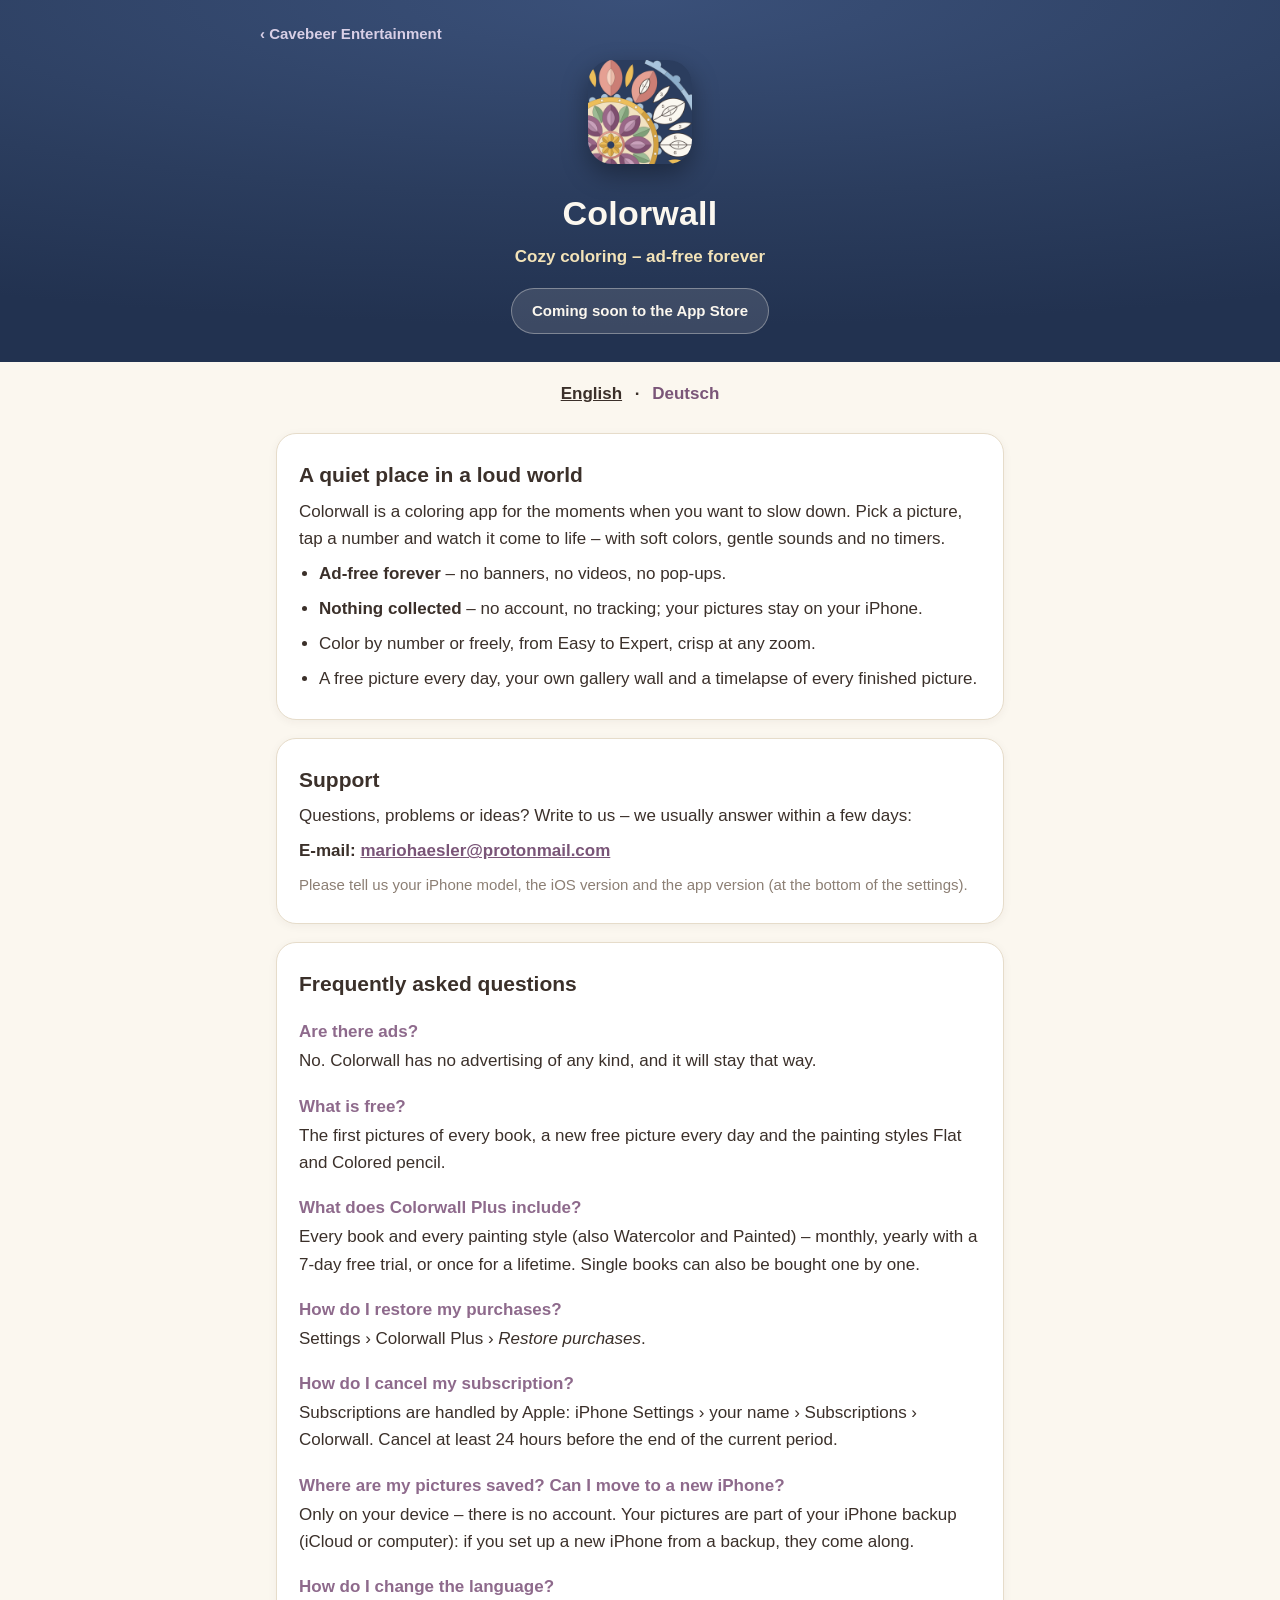
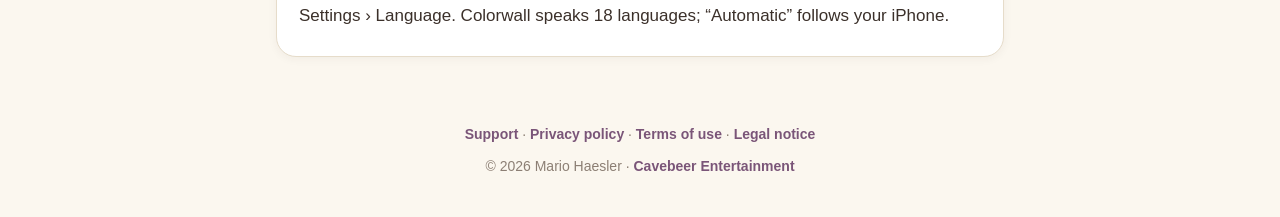
==== index.html @ cca5c0b2 "Colorwall pages: support and FAQ, privacy policy, terms of use, legal notice Co-Authored-By: Claude " ====
<!doctype html>
<html lang="en">
<head>
<meta charset="utf-8">
<meta name="viewport" content="width=device-width, initial-scale=1">
<title>Colorwall</title>
<meta name="description" content="Colorwall, the cozy coloring app for iPhone: ad-free forever. Support, questions, privacy and contact.">
<meta name="theme-color" content="#2b3d5e">
<link rel="icon" href="favicon.png">
<link rel="stylesheet" href="style.css?v=1">
<script src="site.js"></script>
</head>
<body>
<header>
  <a class="studio-back" href="../">&lsaquo; Cavebeer Entertainment</a>
  <img src="icon.png" alt="Colorwall">
  <h1>Colorwall</h1>
  <p data-lang="en">Cozy coloring – ad-free forever</p>
  <p data-lang="de">Gemütlich ausmalen – für immer werbefrei</p>
  <span class="badge"><span data-lang="en">Coming soon to the App Store</span><span data-lang="de">Bald im App Store</span></span>
</header>
<nav class="lang"><a href="#en">English</a> · <a href="#de">Deutsch</a></nav>
<main>

<div data-lang="en">
<section class="card">
  <h2>A quiet place in a loud world</h2>
  <p>Colorwall is a coloring app for the moments when you want to slow down. Pick a picture, tap a number and watch it
  come to life – with soft colors, gentle sounds and no timers.</p>
  <ul>
    <li><strong>Ad-free forever</strong> – no banners, no videos, no pop-ups.</li>
    <li><strong>Nothing collected</strong> – no account, no tracking; your pictures stay on your iPhone.</li>
    <li>Color by number or freely, from Easy to Expert, crisp at any zoom.</li>
    <li>A free picture every day, your own gallery wall and a timelapse of every finished picture.</li>
  </ul>
</section>

<section class="card">
  <h2>Support</h2>
  <p>Questions, problems or ideas? Write to us – we usually answer within a few days:</p>
  <p><strong>E-mail: <a href="mailto:mariohaesler@protonmail.com">mariohaesler@protonmail.com</a></strong></p>
  <p class="soft">Please tell us your iPhone model, the iOS version and the app version (at the bottom of the settings).</p>
</section>

<section class="card">
  <h2>Frequently asked questions</h2>
  <h3>Are there ads?</h3>
  <p>No. Colorwall has no advertising of any kind, and it will stay that way.</p>
  <h3>What is free?</h3>
  <p>The first pictures of every book, a new free picture every day and the painting styles Flat and Colored pencil.</p>
  <h3>What does Colorwall Plus include?</h3>
  <p>Every book and every painting style (also Watercolor and Painted) – monthly, yearly with a 7-day free trial, or
  once for a lifetime. Single books can also be bought one by one.</p>
  <h3>How do I restore my purchases?</h3>
  <p>Settings › Colorwall Plus › <em>Restore purchases</em>.</p>
  <h3>How do I cancel my subscription?</h3>
  <p>Subscriptions are handled by Apple: iPhone Settings › your name › Subscriptions › Colorwall. Cancel at least 24
  hours before the end of the current period.</p>
  <h3>Where are my pictures saved? Can I move to a new iPhone?</h3>
  <p>Only on your device – there is no account. Your pictures are part of your iPhone backup (iCloud or computer): if
  you set up a new iPhone from a backup, they come along.</p>
  <h3>How do I change the language?</h3>
  <p>Settings › Language. Colorwall speaks 18 languages; “Automatic” follows your iPhone.</p>
</section>
</div>

<div data-lang="de">
<section class="card">
  <h2>Ein ruhiger Ort in einer lauten Welt</h2>
  <p>Colorwall ist eine Ausmal-App für die Momente, in denen du runterkommen willst. Wähl ein Bild, tipp auf eine Zahl
  und sieh zu, wie es lebendig wird – mit sanften Farben, leisen Klängen und ohne Timer.</p>
  <ul>
    <li><strong>Für immer werbefrei</strong> – keine Banner, keine Videos, keine Pop-ups.</li>
    <li><strong>Keine Daten</strong> – kein Konto, kein Tracking; deine Bilder bleiben auf deinem iPhone.</li>
    <li>Malen nach Zahlen oder frei, von Leicht bis Experte, gestochen scharf bei jedem Zoom.</li>
    <li>Jeden Tag ein Gratis-Bild, deine eigene Galeriewand und ein Zeitraffer jedes fertigen Bildes.</li>
  </ul>
</section>

<section class="card">
  <h2>Support</h2>
  <p>Fragen, Probleme oder Ideen? Schreib uns – wir antworten meist innerhalb weniger Tage:</p>
  <p><strong>E-Mail: <a href="mailto:mariohaesler@protonmail.com">mariohaesler@protonmail.com</a></strong></p>
  <p class="soft">Nenn uns bitte dein iPhone-Modell, die iOS-Version und die App-Version (unten in den Einstellungen).</p>
</section>

<section class="card">
  <h2>Häufige Fragen</h2>
  <h3>Gibt es Werbung?</h3>
  <p>Nein. Colorwall enthält keinerlei Werbung, und das bleibt so.</p>
  <h3>Was ist gratis?</h3>
  <p>Die ersten Bilder jedes Buchs, jeden Tag ein neues Gratis-Bild und die Malstile Flach und Buntstift.</p>
  <h3>Was enthält Colorwall Plus?</h3>
  <p>Alle Bücher und alle Malstile (auch Aquarell und Gemalt) – monatlich, jährlich mit 7 Tagen Gratis-Test oder
  einmalig für immer. Einzelne Bücher kannst du auch einzeln kaufen.</p>
  <h3>Wie stelle ich Käufe wieder her?</h3>
  <p>Einstellungen › Colorwall Plus › <em>Käufe wiederherstellen</em>.</p>
  <h3>Wie kündige ich mein Abo?</h3>
  <p>Abos verwaltet Apple: iPhone-Einstellungen › dein Name › Abonnements › Colorwall. Kündige spätestens 24 Stunden
  vor Ende des laufenden Zeitraums.</p>
  <h3>Wo liegen meine Bilder? Kann ich auf ein neues iPhone umziehen?</h3>
  <p>Nur auf deinem Gerät – es gibt kein Konto. Deine Bilder sind Teil deines iPhone-Backups (iCloud oder Computer):
  Richtest du ein neues iPhone aus einem Backup ein, kommen sie mit.</p>
  <h3>Wie ändere ich die Sprache?</h3>
  <p>Einstellungen › Sprache. Colorwall spricht 18 Sprachen; „Automatisch“ folgt deinem iPhone.</p>
</section>
</div>

</main>
<footer>
  <a class="page" href="index.html">Support</a> ·
  <a class="page" href="privacy.html"><span data-lang="en">Privacy policy</span><span data-lang="de">Datenschutzerklärung</span></a> ·
  <a class="page" href="terms.html"><span data-lang="en">Terms of use</span><span data-lang="de">Nutzungsbedingungen</span></a> ·
  <a class="page" href="impressum.html"><span data-lang="en">Legal notice</span><span data-lang="de">Impressum</span></a>
  <p>© 2026 Mario Haesler · <a href="../">Cavebeer Entertainment</a></p>
</footer>
</body>
</html>
---- style.css ----
/* Colorwall - support, privacy and legal pages (GitHub Pages; no cookies, no third-party content).
   The app's own colours: warm paper, ink, the plum accent and the night blue of its icon. */
:root {
  --bg: #fbf7ef;
  --card: #ffffff;
  --ink: #3b302a;
  --ink-soft: #8c7f74;
  --line: #e6dcca;
  --accent: #8e6a8c;
  --butter: #f3e3b8;
  --night: #2b3d5e;
  --link: #7a5578;
}

@media (prefers-color-scheme: dark) {
  :root:not([data-theme="light"]) {
    --bg: #1c2233;
    --card: #262d42;
    --ink: #f3ece2;
    --ink-soft: #b7ab9e;
    --line: #3a4258;
    --accent: #d9b4d6;
    --link: #d9b4d6;
  }
}

* { box-sizing: border-box; }

body {
  margin: 0;
  background: var(--bg);
  color: var(--ink);
  font-family: ui-rounded, "SF Pro Rounded", -apple-system, BlinkMacSystemFont, "Segoe UI", Roboto, sans-serif;
  font-size: 17px;
  line-height: 1.6;
  -webkit-font-smoothing: antialiased;
}

header {
  background: radial-gradient(120% 90% at 50% 0%, #3a5079 0%, var(--night) 60%, #223250 100%);
  padding: 22px 16px 28px;
  text-align: center;
  color: #fbf7ef;
}
header img { width: 104px; height: 104px; border-radius: 24px; box-shadow: 0 10px 26px rgba(0, 0, 0, 0.35); }
header img.small { width: 72px; height: 72px; border-radius: 17px; }
header h1 { margin: 14px 0 2px; font-size: 34px; font-weight: 800; letter-spacing: 0.2px; }
header p { margin: 0 auto; max-width: 30ch; color: var(--butter); font-weight: 600; text-wrap: balance; }

.studio-back { display: block; text-align: left; max-width: 760px; margin: 0 auto 14px; color: #d8cfe6;
               text-decoration: none; font-weight: 700; font-size: 15px; }
.badge { display: inline-block; margin: 18px 0 0; padding: 10px 20px; border-radius: 999px;
         background: rgba(251, 247, 239, 0.12); border: 1.5px solid rgba(251, 247, 239, 0.35);
         color: #fbf7ef; font-weight: 700; font-size: 15px; }

nav.lang { text-align: center; margin: 18px 0 0; font-weight: 700; }
nav.lang a { color: var(--link); text-decoration: none; margin: 0 8px; }
nav.lang a.on { color: var(--ink); text-decoration: underline; }

main { max-width: 760px; margin: 0 auto; padding: 8px 16px 40px; }

.card {
  background: var(--card);
  border: 1px solid var(--line);
  border-radius: 20px;
  padding: 6px 22px 18px;
  margin: 18px 0 0;
  box-shadow: 0 2px 10px rgba(59, 48, 42, 0.05);
}
.card h2 { font-size: 21px; margin: 18px 0 6px; }
.card h3 { font-size: 17px; margin: 18px 0 2px; color: var(--accent); }
.card p, .card li { margin: 0 0 8px; }
.card ul { padding-left: 20px; margin: 8px 0; }
.soft { color: var(--ink-soft); font-size: 15px; }
a { color: var(--link); }

[data-lang] { display: none; }
html:not(.js) [data-lang="en"], [data-lang].shown { display: block; }
span[data-lang].shown, html:not(.js) span[data-lang="en"] { display: inline; }

footer { text-align: center; padding: 26px 16px 40px; color: var(--ink-soft); font-size: 14px; }
footer a { color: var(--link); text-decoration: none; font-weight: 700; }
footer p { margin: 10px 0 0; }
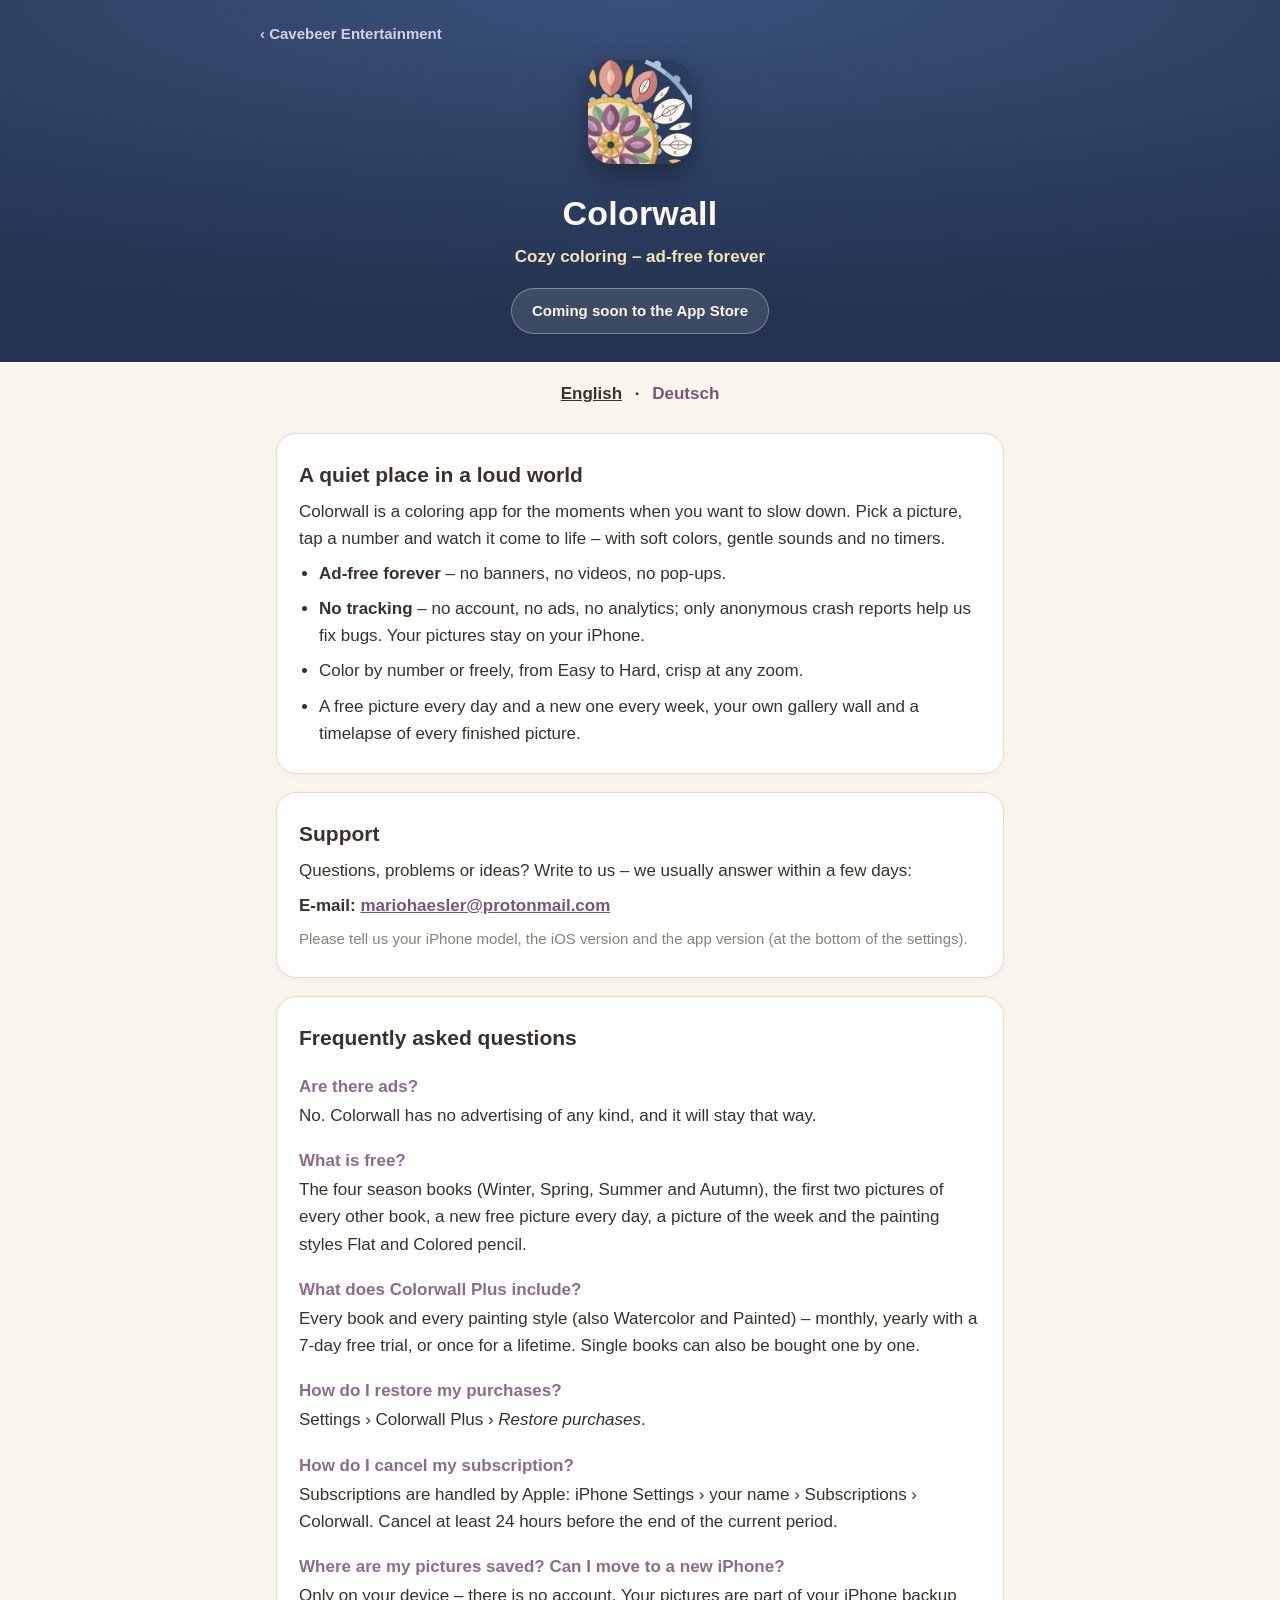
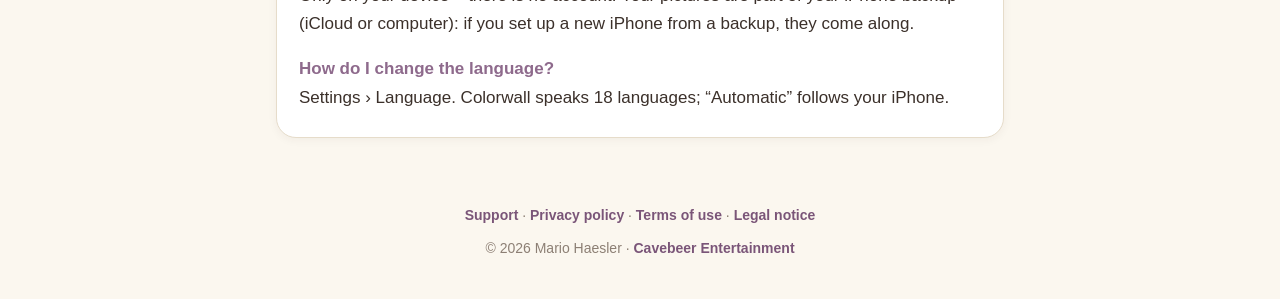
==== commit 0e73d063: "Colorwall pages: crash reports (Sentry) in the privacy policy; free season books, Easy to Hard and t" ====
--- a/index.html
+++ b/index.html
@@ -29,9 +29,9 @@
   come to life – with soft colors, gentle sounds and no timers.</p>
   <ul>
     <li><strong>Ad-free forever</strong> – no banners, no videos, no pop-ups.</li>
-    <li><strong>Nothing collected</strong> – no account, no tracking; your pictures stay on your iPhone.</li>
-    <li>Color by number or freely, from Easy to Expert, crisp at any zoom.</li>
-    <li>A free picture every day, your own gallery wall and a timelapse of every finished picture.</li>
+    <li><strong>No tracking</strong> – no account, no ads, no analytics; only anonymous crash reports help us fix bugs. Your pictures stay on your iPhone.</li>
+    <li>Color by number or freely, from Easy to Hard, crisp at any zoom.</li>
+    <li>A free picture every day and a new one every week, your own gallery wall and a timelapse of every finished picture.</li>
   </ul>
 </section>
 
@@ -47,7 +47,7 @@
   <h3>Are there ads?</h3>
   <p>No. Colorwall has no advertising of any kind, and it will stay that way.</p>
   <h3>What is free?</h3>
-  <p>The first pictures of every book, a new free picture every day and the painting styles Flat and Colored pencil.</p>
+  <p>The four season books (Winter, Spring, Summer and Autumn), the first two pictures of every other book, a new free picture every day, a picture of the week and the painting styles Flat and Colored pencil.</p>
   <h3>What does Colorwall Plus include?</h3>
   <p>Every book and every painting style (also Watercolor and Painted) – monthly, yearly with a 7-day free trial, or
   once for a lifetime. Single books can also be bought one by one.</p>
@@ -71,9 +71,9 @@
   und sieh zu, wie es lebendig wird – mit sanften Farben, leisen Klängen und ohne Timer.</p>
   <ul>
     <li><strong>Für immer werbefrei</strong> – keine Banner, keine Videos, keine Pop-ups.</li>
-    <li><strong>Keine Daten</strong> – kein Konto, kein Tracking; deine Bilder bleiben auf deinem iPhone.</li>
-    <li>Malen nach Zahlen oder frei, von Leicht bis Experte, gestochen scharf bei jedem Zoom.</li>
-    <li>Jeden Tag ein Gratis-Bild, deine eigene Galeriewand und ein Zeitraffer jedes fertigen Bildes.</li>
+    <li><strong>Kein Tracking</strong> – kein Konto, keine Werbung, keine Analyse; nur anonyme Absturzberichte helfen uns, Fehler zu beheben. Deine Bilder bleiben auf deinem iPhone.</li>
+    <li>Malen nach Zahlen oder frei, von Leicht bis Schwer, gestochen scharf bei jedem Zoom.</li>
+    <li>Jeden Tag ein Gratis-Bild und jede Woche ein neues, deine eigene Galeriewand und ein Zeitraffer jedes fertigen Bildes.</li>
   </ul>
 </section>
 
@@ -89,7 +89,7 @@
   <h3>Gibt es Werbung?</h3>
   <p>Nein. Colorwall enthält keinerlei Werbung, und das bleibt so.</p>
   <h3>Was ist gratis?</h3>
-  <p>Die ersten Bilder jedes Buchs, jeden Tag ein neues Gratis-Bild und die Malstile Flach und Buntstift.</p>
+  <p>Die vier Jahreszeiten-Bücher (Winter, Frühling, Sommer und Herbst), die ersten zwei Bilder jedes anderen Buchs, jeden Tag ein neues Gratis-Bild, das Bild der Woche und die Malstile Flach und Buntstift.</p>
   <h3>Was enthält Colorwall Plus?</h3>
   <p>Alle Bücher und alle Malstile (auch Aquarell und Gemalt) – monatlich, jährlich mit 7 Tagen Gratis-Test oder
   einmalig für immer. Einzelne Bücher kannst du auch einzeln kaufen.</p>
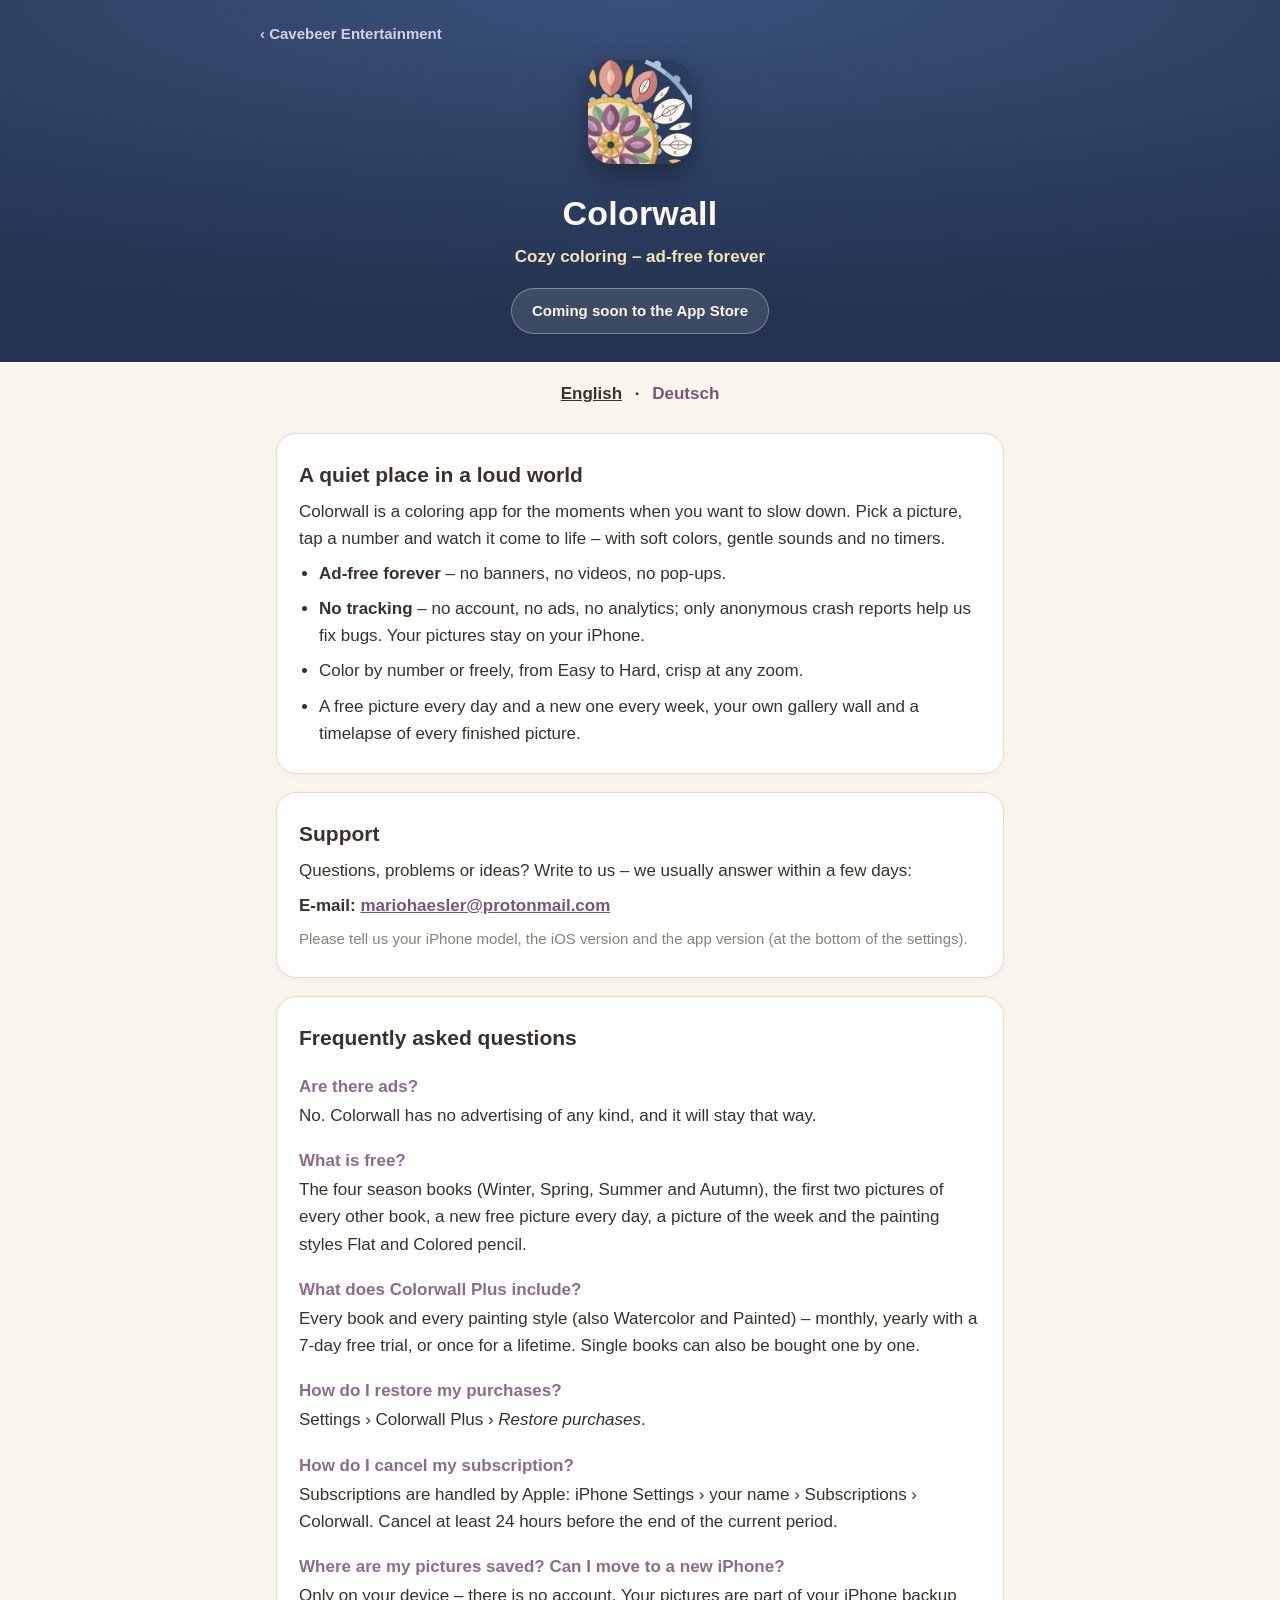
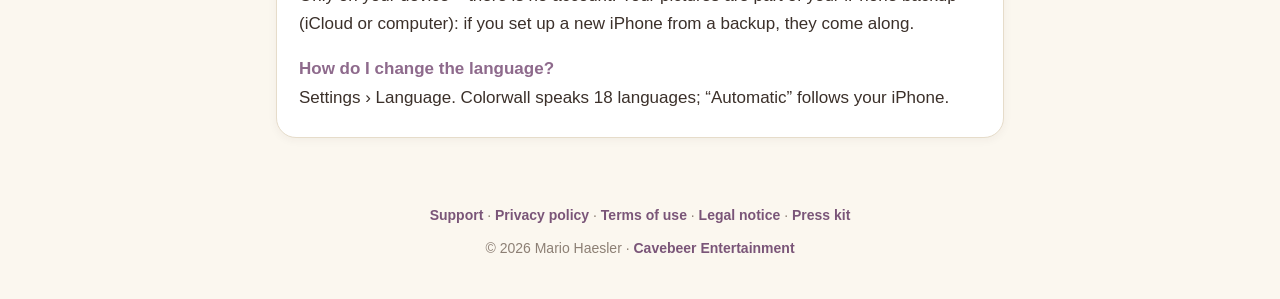
==== commit a49d94e2: "Colorwall press kit: fact sheet, description, the App Store screenshots and the icon; linked from th" ====
--- a/index.html
+++ b/index.html
@@ -111,7 +111,8 @@
   <a class="page" href="index.html">Support</a> ·
   <a class="page" href="privacy.html"><span data-lang="en">Privacy policy</span><span data-lang="de">Datenschutzerklärung</span></a> ·
   <a class="page" href="terms.html"><span data-lang="en">Terms of use</span><span data-lang="de">Nutzungsbedingungen</span></a> ·
-  <a class="page" href="impressum.html"><span data-lang="en">Legal notice</span><span data-lang="de">Impressum</span></a>
+  <a class="page" href="impressum.html"><span data-lang="en">Legal notice</span><span data-lang="de">Impressum</span></a> ·
+  <a href="press/"><span data-lang="en">Press kit</span><span data-lang="de">Pressekit</span></a>
   <p>© 2026 Mario Haesler · <a href="../">Cavebeer Entertainment</a></p>
 </footer>
 </body>
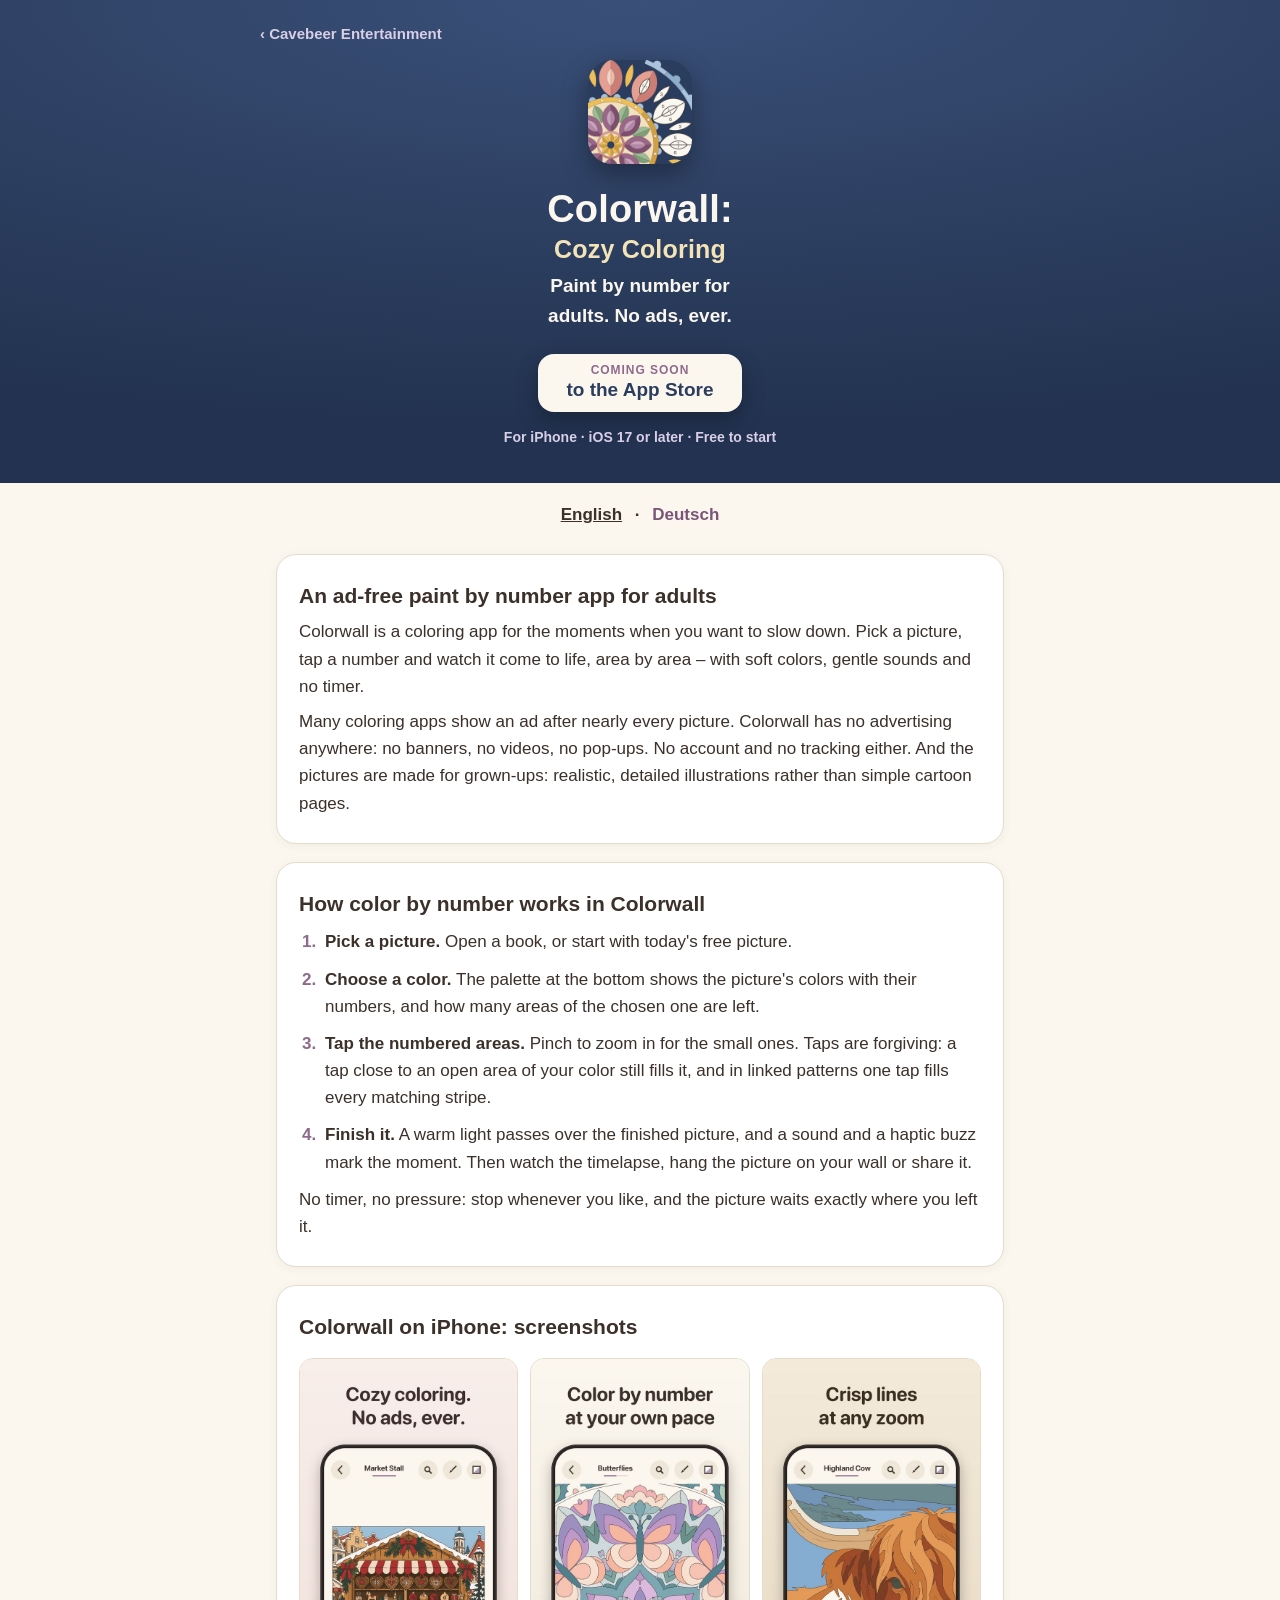
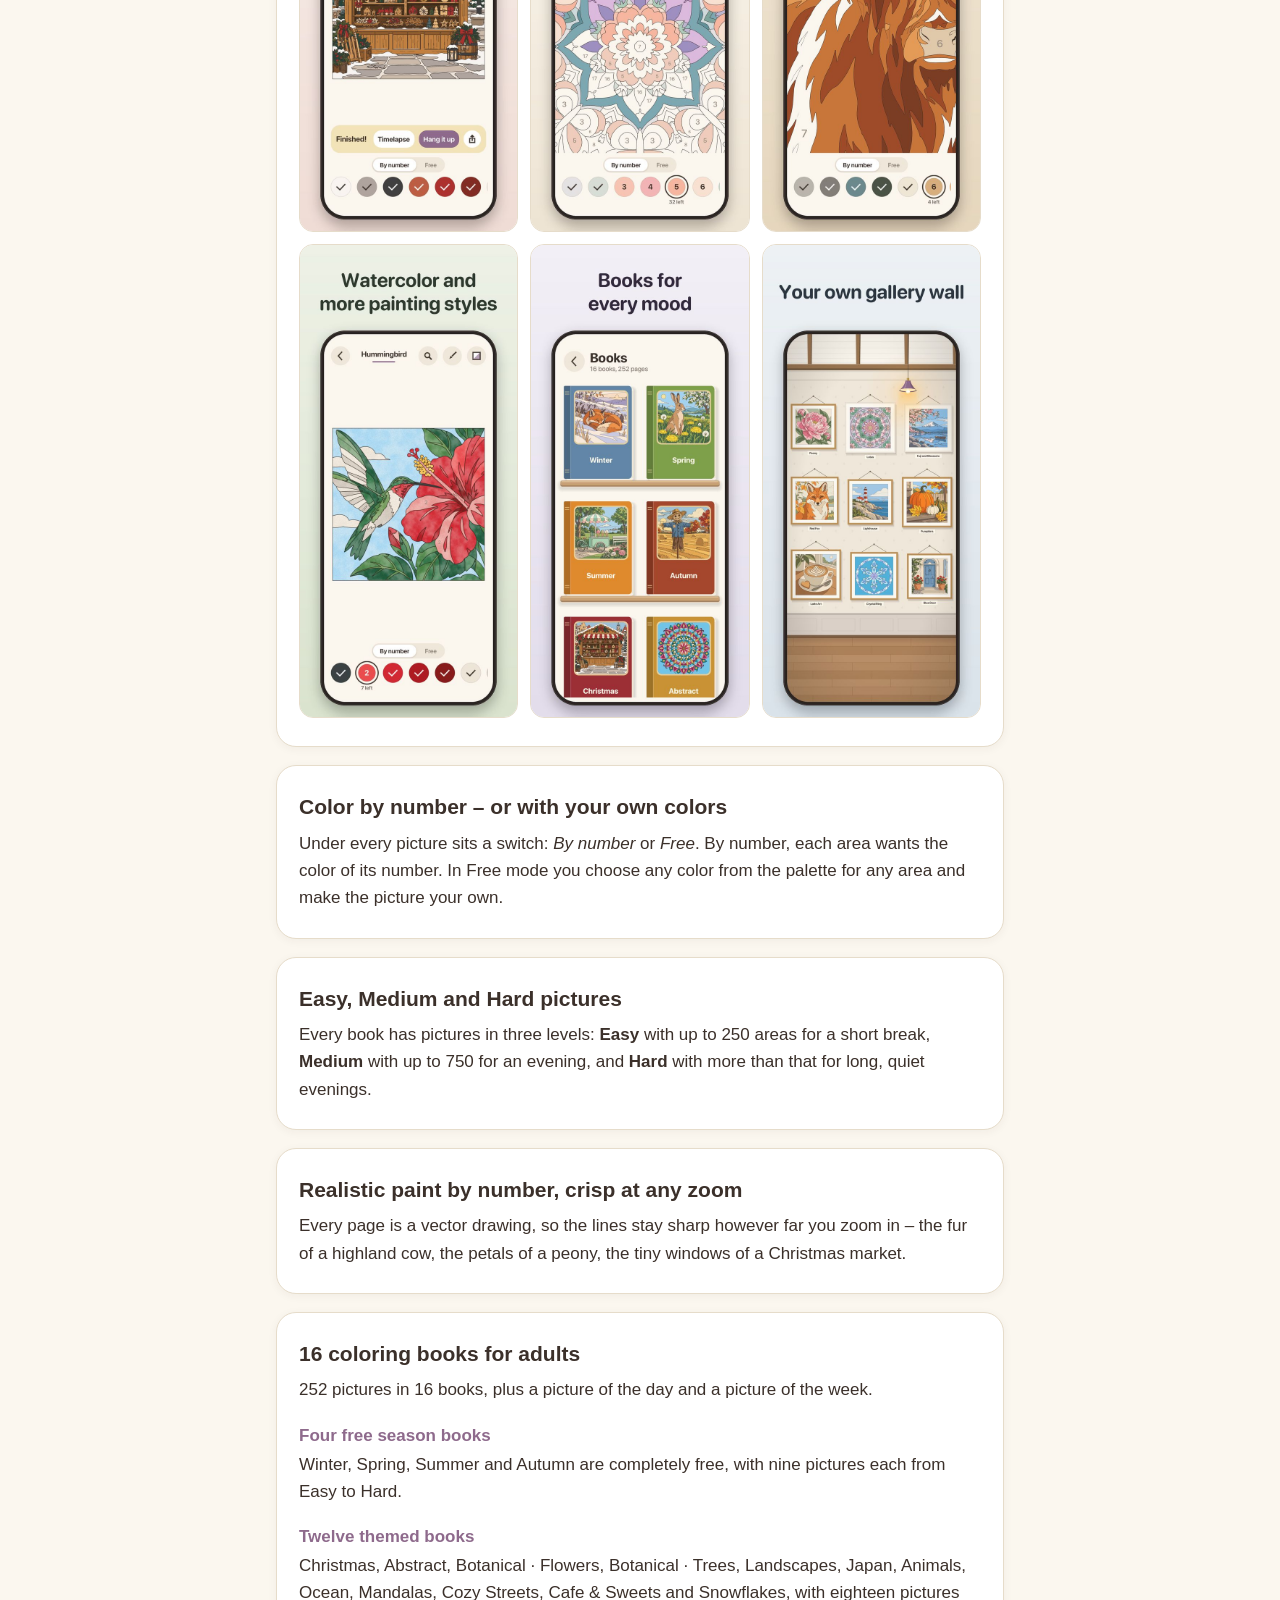
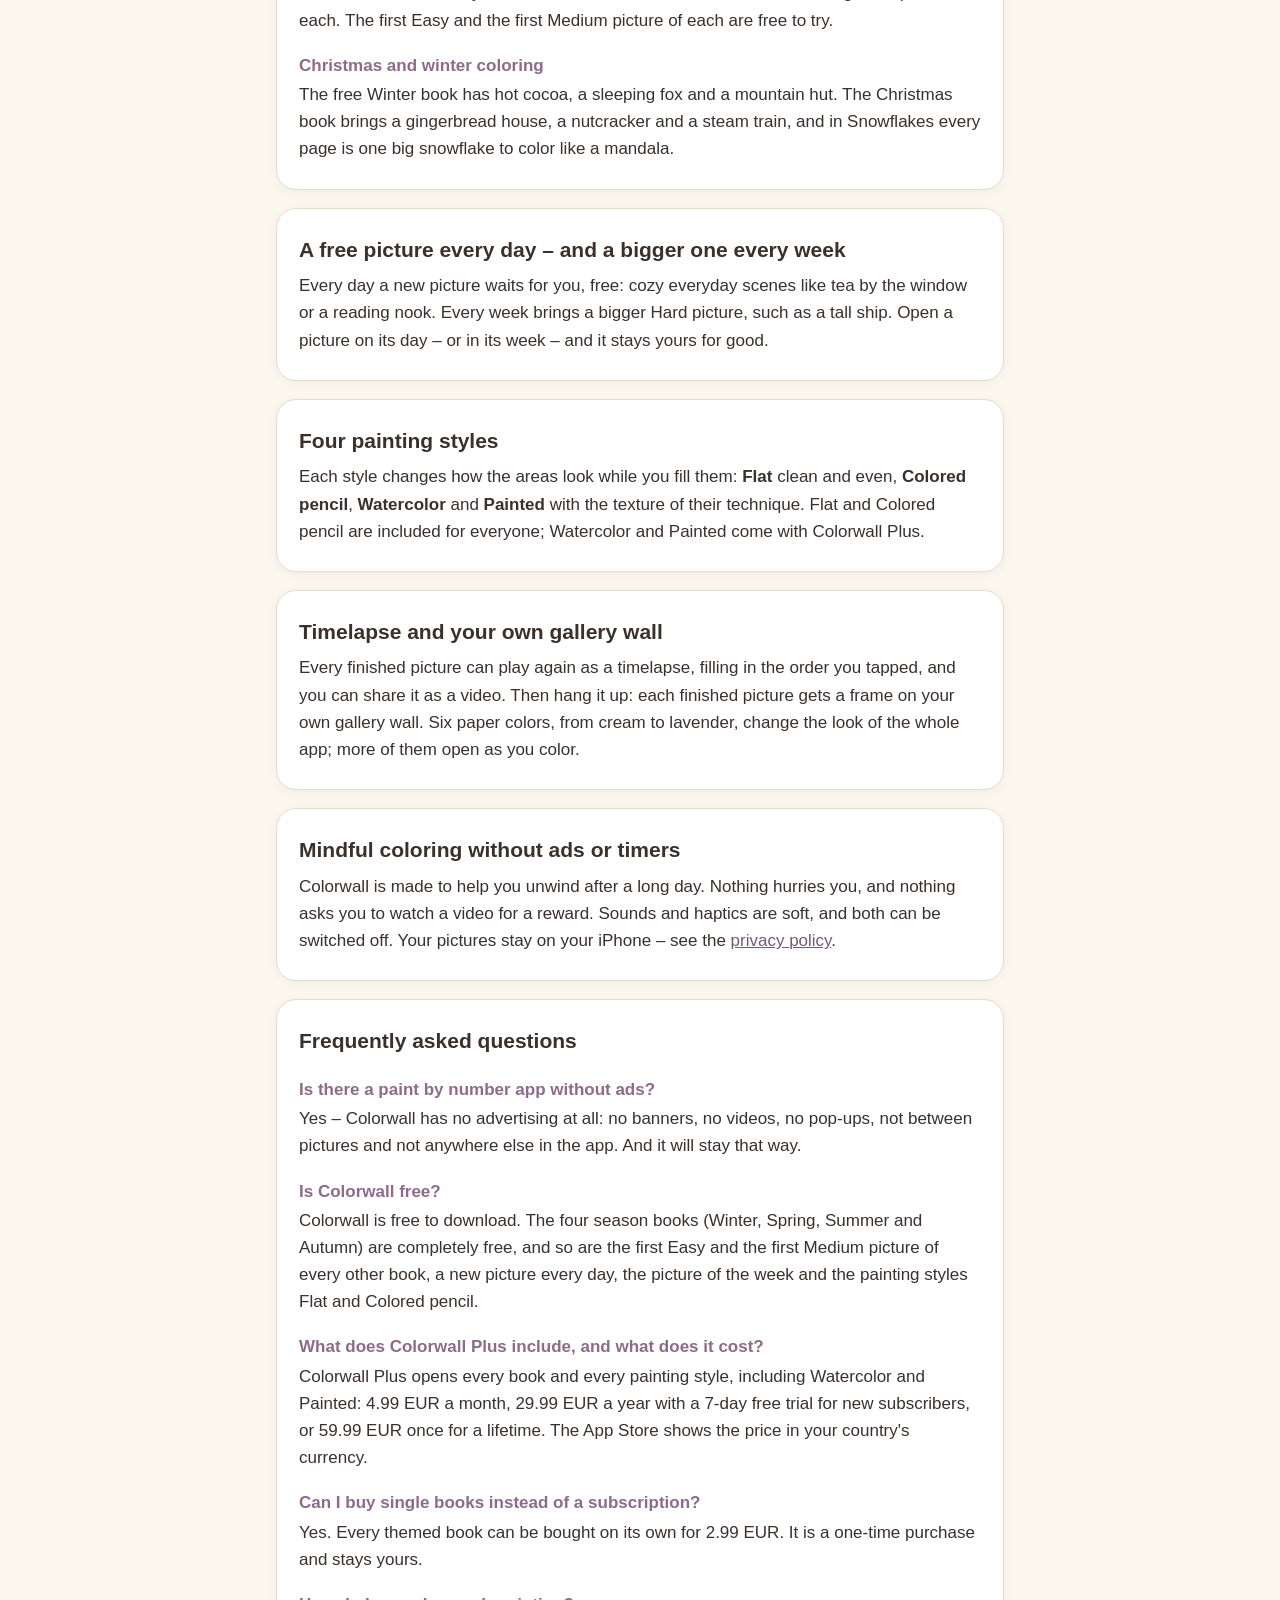
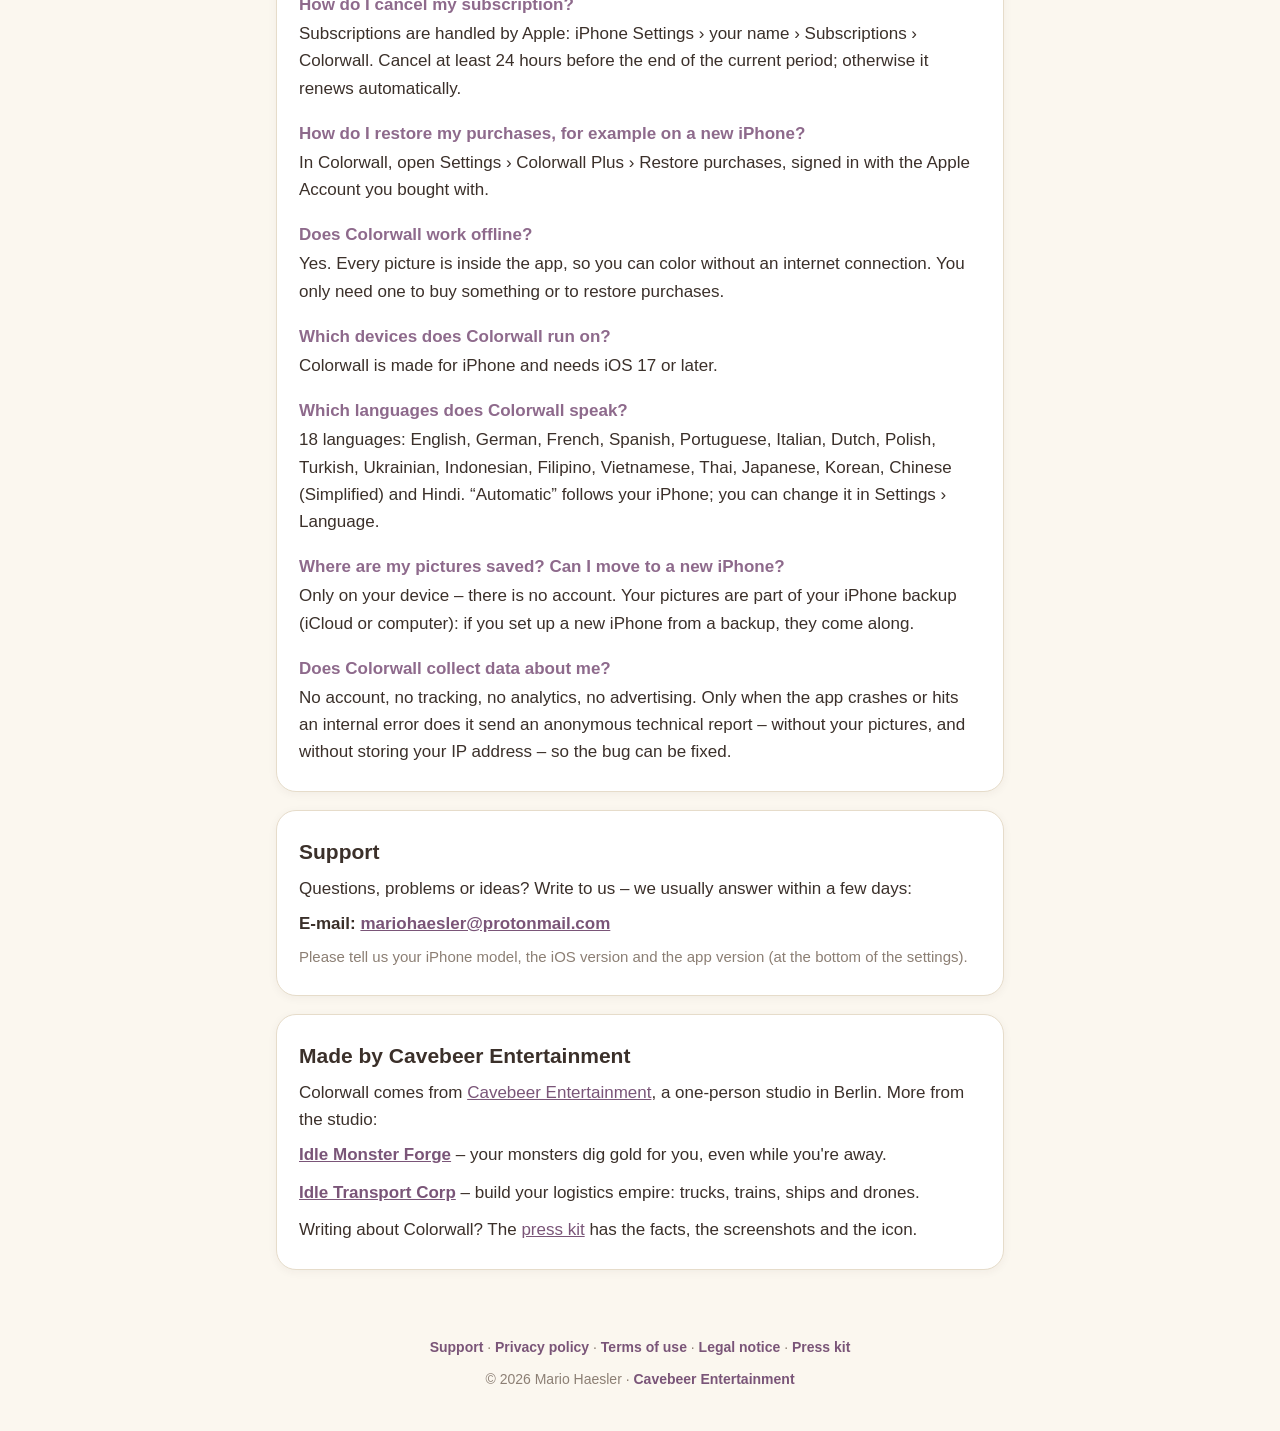
==== commit dce84250: "Content page in English and German (de/): what the app is, how it plays, screenshots, FAQ; structure" ====
--- a/index.html
+++ b/index.html
@@ -3,116 +3,359 @@
 <head>
 <meta charset="utf-8">
 <meta name="viewport" content="width=device-width, initial-scale=1">
-<title>Colorwall</title>
-<meta name="description" content="Colorwall, the cozy coloring app for iPhone: ad-free forever. Support, questions, privacy and contact.">
+<script>if (location.hash === "#de") location.replace("de/");</script>
+<title>Colorwall – Ad-Free Paint by Number for Adults on iPhone</title>
+<meta name="description" content="Colorwall is a cozy paint by number app for adults on iPhone: no ads, no account, realistic pictures, four free season books and a free picture every day.">
+<link rel="canonical" href="https://mario-coder-apps.github.io/colorwall-legal/">
+<link rel="alternate" hreflang="en" href="https://mario-coder-apps.github.io/colorwall-legal/">
+<link rel="alternate" hreflang="de" href="https://mario-coder-apps.github.io/colorwall-legal/de/">
+<link rel="alternate" hreflang="x-default" href="https://mario-coder-apps.github.io/colorwall-legal/">
 <meta name="theme-color" content="#2b3d5e">
 <link rel="icon" href="favicon.png">
-<link rel="stylesheet" href="style.css?v=1">
-<script src="site.js"></script>
+<link rel="apple-touch-icon" href="icon.png">
+<link rel="stylesheet" href="style.css?v=2">
+<meta property="og:type" content="website">
+<meta property="og:site_name" content="Cavebeer Entertainment">
+<meta property="og:title" content="Colorwall: Cozy Coloring – ad-free paint by number for iPhone">
+<meta property="og:description" content="Paint by number for adults, with no ads at all: realistic pictures in 16 books, four free season books and a new free picture every day.">
+<meta property="og:url" content="https://mario-coder-apps.github.io/colorwall-legal/">
+<meta property="og:image" content="https://mario-coder-apps.github.io/colorwall-legal/og.jpg">
+<meta property="og:image:width" content="1200">
+<meta property="og:image:height" content="630">
+<meta property="og:image:alt" content="The Colorwall icon and wordmark next to three iPhone screenshots: a Christmas market stall, a butterfly mandala and a watercolor hummingbird">
+<meta property="og:locale" content="en_US">
+<meta property="og:locale:alternate" content="de_DE">
+<meta name="twitter:card" content="summary_large_image">
+<meta name="twitter:title" content="Colorwall: Cozy Coloring – ad-free paint by number for iPhone">
+<meta name="twitter:description" content="Paint by number for adults, with no ads at all: realistic pictures in 16 books, four free season books and a new free picture every day.">
+<meta name="twitter:image" content="https://mario-coder-apps.github.io/colorwall-legal/og.jpg">
+<meta name="twitter:image:alt" content="The Colorwall icon and wordmark next to three iPhone screenshots">
+<!-- ld:start -->
+<script type="application/ld+json">
+{
+ "@context": "https://schema.org",
+ "@type": "MobileApplication",
+ "@id": "https://mario-coder-apps.github.io/colorwall-legal/#app",
+ "name": "Colorwall: Cozy Coloring",
+ "alternateName": "Colorwall",
+ "operatingSystem": "iOS",
+ "softwareRequirements": "iOS 17.0 or later",
+ "applicationCategory": "EntertainmentApplication",
+ "description": "Colorwall is an ad-free paint by number app for adults on iPhone: realistic, detailed pictures in 16 books, four free season books, a free picture every day and a bigger one every week. No account, no tracking.",
+ "url": "https://mario-coder-apps.github.io/colorwall-legal/",
+ "image": "https://mario-coder-apps.github.io/colorwall-legal/icon.png",
+ "screenshot": [
+  "https://mario-coder-apps.github.io/colorwall-legal/img/en-finished-christmas-market-stall.jpg",
+  "https://mario-coder-apps.github.io/colorwall-legal/img/en-color-by-number-butterfly-mandala.jpg",
+  "https://mario-coder-apps.github.io/colorwall-legal/img/en-zoom-highland-cow.jpg",
+  "https://mario-coder-apps.github.io/colorwall-legal/img/en-watercolor-hummingbird.jpg",
+  "https://mario-coder-apps.github.io/colorwall-legal/img/en-coloring-books-shelf.jpg",
+  "https://mario-coder-apps.github.io/colorwall-legal/img/en-gallery-wall.jpg"
+ ],
+ "offers": {
+  "@type": "Offer",
+  "price": "0",
+  "priceCurrency": "EUR"
+ },
+ "inLanguage": [
+  "en",
+  "de",
+  "fr",
+  "es",
+  "pt",
+  "it",
+  "nl",
+  "pl",
+  "tr",
+  "uk",
+  "id",
+  "tl",
+  "vi",
+  "th",
+  "ja",
+  "ko",
+  "zh-Hans",
+  "hi"
+ ],
+ "publisher": {
+  "@type": "Organization",
+  "name": "Cavebeer Entertainment",
+  "url": "https://mario-coder-apps.github.io/"
+ }
+}
+</script>
+<script type="application/ld+json">
+{
+ "@context": "https://schema.org",
+ "@type": "FAQPage",
+ "inLanguage": "en",
+ "url": "https://mario-coder-apps.github.io/colorwall-legal/",
+ "mainEntity": [
+  {
+   "@type": "Question",
+   "name": "Is there a paint by number app without ads?",
+   "acceptedAnswer": {
+    "@type": "Answer",
+    "text": "Yes – Colorwall has no advertising at all: no banners, no videos, no pop-ups, not between pictures and not anywhere else in the app. And it will stay that way."
+   }
+  },
+  {
+   "@type": "Question",
+   "name": "Is Colorwall free?",
+   "acceptedAnswer": {
+    "@type": "Answer",
+    "text": "Colorwall is free to download. The four season books (Winter, Spring, Summer and Autumn) are completely free, and so are the first Easy and the first Medium picture of every other book, a new picture every day, the picture of the week and the painting styles Flat and Colored pencil."
+   }
+  },
+  {
+   "@type": "Question",
+   "name": "What does Colorwall Plus include, and what does it cost?",
+   "acceptedAnswer": {
+    "@type": "Answer",
+    "text": "Colorwall Plus opens every book and every painting style, including Watercolor and Painted: 4.99 EUR a month, 29.99 EUR a year with a 7-day free trial for new subscribers, or 59.99 EUR once for a lifetime. The App Store shows the price in your country's currency."
+   }
+  },
+  {
+   "@type": "Question",
+   "name": "Can I buy single books instead of a subscription?",
+   "acceptedAnswer": {
+    "@type": "Answer",
+    "text": "Yes. Every themed book can be bought on its own for 2.99 EUR. It is a one-time purchase and stays yours."
+   }
+  },
+  {
+   "@type": "Question",
+   "name": "How do I cancel my subscription?",
+   "acceptedAnswer": {
+    "@type": "Answer",
+    "text": "Subscriptions are handled by Apple: iPhone Settings › your name › Subscriptions › Colorwall. Cancel at least 24 hours before the end of the current period; otherwise it renews automatically."
+   }
+  },
+  {
+   "@type": "Question",
+   "name": "How do I restore my purchases, for example on a new iPhone?",
+   "acceptedAnswer": {
+    "@type": "Answer",
+    "text": "In Colorwall, open Settings › Colorwall Plus › Restore purchases, signed in with the Apple Account you bought with."
+   }
+  },
+  {
+   "@type": "Question",
+   "name": "Does Colorwall work offline?",
+   "acceptedAnswer": {
+    "@type": "Answer",
+    "text": "Yes. Every picture is inside the app, so you can color without an internet connection. You only need one to buy something or to restore purchases."
+   }
+  },
+  {
+   "@type": "Question",
+   "name": "Which devices does Colorwall run on?",
+   "acceptedAnswer": {
+    "@type": "Answer",
+    "text": "Colorwall is made for iPhone and needs iOS 17 or later."
+   }
+  },
+  {
+   "@type": "Question",
+   "name": "Which languages does Colorwall speak?",
+   "acceptedAnswer": {
+    "@type": "Answer",
+    "text": "18 languages: English, German, French, Spanish, Portuguese, Italian, Dutch, Polish, Turkish, Ukrainian, Indonesian, Filipino, Vietnamese, Thai, Japanese, Korean, Chinese (Simplified) and Hindi. “Automatic” follows your iPhone; you can change it in Settings › Language."
+   }
+  },
+  {
+   "@type": "Question",
+   "name": "Where are my pictures saved? Can I move to a new iPhone?",
+   "acceptedAnswer": {
+    "@type": "Answer",
+    "text": "Only on your device – there is no account. Your pictures are part of your iPhone backup (iCloud or computer): if you set up a new iPhone from a backup, they come along."
+   }
+  },
+  {
+   "@type": "Question",
+   "name": "Does Colorwall collect data about me?",
+   "acceptedAnswer": {
+    "@type": "Answer",
+    "text": "No account, no tracking, no analytics, no advertising. Only when the app crashes or hits an internal error does it send an anonymous technical report – without your pictures, and without storing your IP address – so the bug can be fixed."
+   }
+  }
+ ]
+}
+</script>
+<!-- ld:end -->
 </head>
 <body>
-<header>
+<header class="hero">
   <a class="studio-back" href="../">&lsaquo; Cavebeer Entertainment</a>
-  <img src="icon.png" alt="Colorwall">
-  <h1>Colorwall</h1>
-  <p data-lang="en">Cozy coloring – ad-free forever</p>
-  <p data-lang="de">Gemütlich ausmalen – für immer werbefrei</p>
-  <span class="badge"><span data-lang="en">Coming soon to the App Store</span><span data-lang="de">Bald im App Store</span></span>
+  <img src="icon.png" width="104" height="104" alt="Colorwall app icon: a mandala colored by number">
+  <h1>Colorwall: <span class="sub">Cozy Coloring</span></h1>
+  <p class="pitch">Paint by number for adults. No ads, ever.</p>
+  <!-- release day: "Download on the" / "App Store", plus the apple-itunes-app meta and downloadUrl / installUrl in the JSON-LD -->
+  <a class="store-btn" href="https://apps.apple.com/app/id6830637527"><small>Coming soon</small> <span>to the App Store</span></a>
+  <p class="platform">For iPhone · iOS 17 or later · Free to start</p>
 </header>
-<nav class="lang"><a href="#en">English</a> · <a href="#de">Deutsch</a></nav>
+<nav class="lang" aria-label="Language"><a class="on" href="./" hreflang="en" lang="en" aria-current="page">English</a> · <a href="de/" hreflang="de" lang="de">Deutsch</a></nav>
 <main>
 
-<div data-lang="en">
-<section class="card">
-  <h2>A quiet place in a loud world</h2>
+<section class="card" id="about">
+  <h2>An ad-free paint by number app for adults</h2>
   <p>Colorwall is a coloring app for the moments when you want to slow down. Pick a picture, tap a number and watch it
-  come to life – with soft colors, gentle sounds and no timers.</p>
-  <ul>
-    <li><strong>Ad-free forever</strong> – no banners, no videos, no pop-ups.</li>
-    <li><strong>No tracking</strong> – no account, no ads, no analytics; only anonymous crash reports help us fix bugs. Your pictures stay on your iPhone.</li>
-    <li>Color by number or freely, from Easy to Hard, crisp at any zoom.</li>
-    <li>A free picture every day and a new one every week, your own gallery wall and a timelapse of every finished picture.</li>
+  come to life, area by area – with soft colors, gentle sounds and no timer.</p>
+  <p>Many coloring apps show an ad after nearly every picture. Colorwall has no advertising anywhere: no banners, no
+  videos, no pop-ups. No account and no tracking either. And the pictures are made for grown-ups: realistic, detailed
+  illustrations rather than simple cartoon pages.</p>
+</section>
+
+<section class="card" id="how-it-works">
+  <h2>How color by number works in Colorwall</h2>
+  <ol class="steps">
+    <li><strong>Pick a picture.</strong> Open a book, or start with today's free picture.</li>
+    <li><strong>Choose a color.</strong> The palette at the bottom shows the picture's colors with their numbers, and
+    how many areas of the chosen one are left.</li>
+    <li><strong>Tap the numbered areas.</strong> Pinch to zoom in for the small ones. Taps are forgiving: a tap close
+    to an open area of your color still fills it, and in linked patterns one tap fills every matching stripe.</li>
+    <li><strong>Finish it.</strong> A warm light passes over the finished picture, and a sound and a haptic buzz mark
+    the moment. Then watch the timelapse, hang the picture on your wall or share it.</li>
+  </ol>
+  <p>No timer, no pressure: stop whenever you like, and the picture waits exactly where you left it.</p>
+</section>
+
+<section class="card" id="screenshots">
+  <h2>Colorwall on iPhone: screenshots</h2>
+  <ul class="shots">
+    <li><img src="img/en-finished-christmas-market-stall.jpg" width="600" height="1304" loading="lazy" alt="A finished Christmas market stall, with the buttons Timelapse, Hang it up and Share"></li>
+    <li><img src="img/en-color-by-number-butterfly-mandala.jpg" width="600" height="1304" loading="lazy" alt="A butterfly mandala half colored by number, with the numbered color palette below"></li>
+    <li><img src="img/en-zoom-highland-cow.jpg" width="600" height="1304" loading="lazy" alt="A highland cow zoomed in four times: the fine lines of its fringe stay crisp"></li>
+    <li><img src="img/en-watercolor-hummingbird.jpg" width="600" height="1304" loading="lazy" alt="A hummingbird at a red hibiscus flower in the Watercolor painting style"></li>
+    <li><img src="img/en-coloring-books-shelf.jpg" width="600" height="1304" loading="lazy" alt="The book shelf: the free Winter, Spring, Summer and Autumn books, then Christmas and Abstract"></li>
+    <li><img src="img/en-gallery-wall.jpg" width="600" height="1304" loading="lazy" alt="The gallery wall with nine finished pictures in frames"></li>
   </ul>
 </section>
 
-<section class="card">
+<section class="card" id="free-coloring">
+  <h2>Color by number – or with your own colors</h2>
+  <p>Under every picture sits a switch: <em>By number</em> or <em>Free</em>. By number, each area wants the color of
+  its number. In Free mode you choose any color from the palette for any area and make the picture your own.</p>
+</section>
+
+<section class="card" id="levels">
+  <h2>Easy, Medium and Hard pictures</h2>
+  <p>Every book has pictures in three levels: <strong>Easy</strong> with up to 250 areas for a short break,
+  <strong>Medium</strong> with up to 750 for an evening, and <strong>Hard</strong> with more than that for long, quiet
+  evenings.</p>
+</section>
+
+<section class="card" id="realistic">
+  <h2>Realistic paint by number, crisp at any zoom</h2>
+  <p>Every page is a vector drawing, so the lines stay sharp however far you zoom in – the fur of a highland cow, the
+  petals of a peony, the tiny windows of a Christmas market.</p>
+</section>
+
+<section class="card" id="books">
+  <h2>16 coloring books for adults</h2>
+  <p>252 pictures in 16 books, plus a picture of the day and a picture of the week.</p>
+  <h3>Four free season books</h3>
+  <p>Winter, Spring, Summer and Autumn are completely free, with nine pictures each from Easy to Hard.</p>
+  <h3>Twelve themed books</h3>
+  <p>Christmas, Abstract, Botanical · Flowers, Botanical · Trees, Landscapes, Japan, Animals, Ocean, Mandalas, Cozy
+  Streets, Cafe &amp; Sweets and Snowflakes, with eighteen pictures each. The first Easy and the first Medium picture
+  of each are free to try.</p>
+  <h3>Christmas and winter coloring</h3>
+  <p>The free Winter book has hot cocoa, a sleeping fox and a mountain hut. The Christmas book brings a gingerbread
+  house, a nutcracker and a steam train, and in Snowflakes every page is one big snowflake to color like a mandala.</p>
+</section>
+
+<section class="card" id="daily">
+  <h2>A free picture every day – and a bigger one every week</h2>
+  <p>Every day a new picture waits for you, free: cozy everyday scenes like tea by the window or a reading nook. Every
+  week brings a bigger Hard picture, such as a tall ship. Open a picture on its day – or in its week – and it stays
+  yours for good.</p>
+</section>
+
+<section class="card" id="styles">
+  <h2>Four painting styles</h2>
+  <p>Each style changes how the areas look while you fill them: <strong>Flat</strong> clean and even,
+  <strong>Colored pencil</strong>, <strong>Watercolor</strong> and <strong>Painted</strong> with the texture of their
+  technique. Flat and Colored pencil are included for everyone; Watercolor and Painted come with Colorwall Plus.</p>
+</section>
+
+<section class="card" id="gallery">
+  <h2>Timelapse and your own gallery wall</h2>
+  <p>Every finished picture can play again as a timelapse, filling in the order you tapped, and you can share it as a
+  video. Then hang it up: each finished picture gets a frame on your own gallery wall. Six paper colors, from cream to
+  lavender, change the look of the whole app; more of them open as you color.</p>
+</section>
+
+<section class="card" id="mindful">
+  <h2>Mindful coloring without ads or timers</h2>
+  <p>Colorwall is made to help you unwind after a long day. Nothing hurries you, and nothing asks you to watch a video
+  for a reward. Sounds and haptics are soft, and both can be switched off. Your pictures stay on your iPhone – see the
+  <a href="privacy.html#en">privacy policy</a>.</p>
+</section>
+
+<section class="card" id="faq">
+  <h2>Frequently asked questions</h2>
+  <h3>Is there a paint by number app without ads?</h3>
+  <p>Yes – Colorwall has no advertising at all: no banners, no videos, no pop-ups, not between pictures and not
+  anywhere else in the app. And it will stay that way.</p>
+  <h3>Is Colorwall free?</h3>
+  <p>Colorwall is free to download. The four season books (Winter, Spring, Summer and Autumn) are completely free, and
+  so are the first Easy and the first Medium picture of every other book, a new picture every day, the picture of the
+  week and the painting styles Flat and Colored pencil.</p>
+  <h3>What does Colorwall Plus include, and what does it cost?</h3>
+  <p>Colorwall Plus opens every book and every painting style, including Watercolor and Painted: 4.99 EUR a month,
+  29.99 EUR a year with a 7-day free trial for new subscribers, or 59.99 EUR once for a lifetime. The App Store shows
+  the price in your country's currency.</p>
+  <h3>Can I buy single books instead of a subscription?</h3>
+  <p>Yes. Every themed book can be bought on its own for 2.99 EUR. It is a one-time purchase and stays yours.</p>
+  <h3>How do I cancel my subscription?</h3>
+  <p>Subscriptions are handled by Apple: iPhone Settings › your name › Subscriptions › Colorwall. Cancel at least 24
+  hours before the end of the current period; otherwise it renews automatically.</p>
+  <h3>How do I restore my purchases, for example on a new iPhone?</h3>
+  <p>In Colorwall, open Settings › Colorwall Plus › Restore purchases, signed in with the Apple Account you bought
+  with.</p>
+  <h3>Does Colorwall work offline?</h3>
+  <p>Yes. Every picture is inside the app, so you can color without an internet connection. You only need one to buy
+  something or to restore purchases.</p>
+  <h3>Which devices does Colorwall run on?</h3>
+  <p>Colorwall is made for iPhone and needs iOS 17 or later.</p>
+  <h3>Which languages does Colorwall speak?</h3>
+  <p>18 languages: English, German, French, Spanish, Portuguese, Italian, Dutch, Polish, Turkish, Ukrainian,
+  Indonesian, Filipino, Vietnamese, Thai, Japanese, Korean, Chinese (Simplified) and Hindi. “Automatic” follows your
+  iPhone; you can change it in Settings › Language.</p>
+  <h3>Where are my pictures saved? Can I move to a new iPhone?</h3>
+  <p>Only on your device – there is no account. Your pictures are part of your iPhone backup (iCloud or computer): if
+  you set up a new iPhone from a backup, they come along.</p>
+  <h3>Does Colorwall collect data about me?</h3>
+  <p>No account, no tracking, no analytics, no advertising. Only when the app crashes or hits an internal error does it send an anonymous
+  technical report – without your pictures, and without storing your IP address – so the bug can be fixed.</p>
+</section>
+
+<section class="card" id="support">
   <h2>Support</h2>
   <p>Questions, problems or ideas? Write to us – we usually answer within a few days:</p>
   <p><strong>E-mail: <a href="mailto:mariohaesler@protonmail.com">mariohaesler@protonmail.com</a></strong></p>
   <p class="soft">Please tell us your iPhone model, the iOS version and the app version (at the bottom of the settings).</p>
 </section>
 
-<section class="card">
-  <h2>Frequently asked questions</h2>
-  <h3>Are there ads?</h3>
-  <p>No. Colorwall has no advertising of any kind, and it will stay that way.</p>
-  <h3>What is free?</h3>
-  <p>The four season books (Winter, Spring, Summer and Autumn), the first two pictures of every other book, a new free picture every day, a picture of the week and the painting styles Flat and Colored pencil.</p>
-  <h3>What does Colorwall Plus include?</h3>
-  <p>Every book and every painting style (also Watercolor and Painted) – monthly, yearly with a 7-day free trial, or
-  once for a lifetime. Single books can also be bought one by one.</p>
-  <h3>How do I restore my purchases?</h3>
-  <p>Settings › Colorwall Plus › <em>Restore purchases</em>.</p>
-  <h3>How do I cancel my subscription?</h3>
-  <p>Subscriptions are handled by Apple: iPhone Settings › your name › Subscriptions › Colorwall. Cancel at least 24
-  hours before the end of the current period.</p>
-  <h3>Where are my pictures saved? Can I move to a new iPhone?</h3>
-  <p>Only on your device – there is no account. Your pictures are part of your iPhone backup (iCloud or computer): if
-  you set up a new iPhone from a backup, they come along.</p>
-  <h3>How do I change the language?</h3>
-  <p>Settings › Language. Colorwall speaks 18 languages; “Automatic” follows your iPhone.</p>
-</section>
-</div>
-
-<div data-lang="de">
-<section class="card">
-  <h2>Ein ruhiger Ort in einer lauten Welt</h2>
-  <p>Colorwall ist eine Ausmal-App für die Momente, in denen du runterkommen willst. Wähl ein Bild, tipp auf eine Zahl
-  und sieh zu, wie es lebendig wird – mit sanften Farben, leisen Klängen und ohne Timer.</p>
-  <ul>
-    <li><strong>Für immer werbefrei</strong> – keine Banner, keine Videos, keine Pop-ups.</li>
-    <li><strong>Kein Tracking</strong> – kein Konto, keine Werbung, keine Analyse; nur anonyme Absturzberichte helfen uns, Fehler zu beheben. Deine Bilder bleiben auf deinem iPhone.</li>
-    <li>Malen nach Zahlen oder frei, von Leicht bis Schwer, gestochen scharf bei jedem Zoom.</li>
-    <li>Jeden Tag ein Gratis-Bild und jede Woche ein neues, deine eigene Galeriewand und ein Zeitraffer jedes fertigen Bildes.</li>
+<section class="card" id="studio">
+  <h2>Made by Cavebeer Entertainment</h2>
+  <p>Colorwall comes from <a href="../">Cavebeer Entertainment</a>, a one-person studio in Berlin. More from the
+  studio:</p>
+  <ul class="more">
+    <li><a href="../idlemonsterforge-legal/">Idle Monster Forge</a> – your monsters dig gold for you, even while you're away.</li>
+    <li><a href="../idletransportcorp-legal/">Idle Transport Corp</a> – build your logistics empire: trucks, trains, ships and drones.</li>
   </ul>
-</section>
-
-<section class="card">
-  <h2>Support</h2>
-  <p>Fragen, Probleme oder Ideen? Schreib uns – wir antworten meist innerhalb weniger Tage:</p>
-  <p><strong>E-Mail: <a href="mailto:mariohaesler@protonmail.com">mariohaesler@protonmail.com</a></strong></p>
-  <p class="soft">Nenn uns bitte dein iPhone-Modell, die iOS-Version und die App-Version (unten in den Einstellungen).</p>
-</section>
-
-<section class="card">
-  <h2>Häufige Fragen</h2>
-  <h3>Gibt es Werbung?</h3>
-  <p>Nein. Colorwall enthält keinerlei Werbung, und das bleibt so.</p>
-  <h3>Was ist gratis?</h3>
-  <p>Die vier Jahreszeiten-Bücher (Winter, Frühling, Sommer und Herbst), die ersten zwei Bilder jedes anderen Buchs, jeden Tag ein neues Gratis-Bild, das Bild der Woche und die Malstile Flach und Buntstift.</p>
-  <h3>Was enthält Colorwall Plus?</h3>
-  <p>Alle Bücher und alle Malstile (auch Aquarell und Gemalt) – monatlich, jährlich mit 7 Tagen Gratis-Test oder
-  einmalig für immer. Einzelne Bücher kannst du auch einzeln kaufen.</p>
-  <h3>Wie stelle ich Käufe wieder her?</h3>
-  <p>Einstellungen › Colorwall Plus › <em>Käufe wiederherstellen</em>.</p>
-  <h3>Wie kündige ich mein Abo?</h3>
-  <p>Abos verwaltet Apple: iPhone-Einstellungen › dein Name › Abonnements › Colorwall. Kündige spätestens 24 Stunden
-  vor Ende des laufenden Zeitraums.</p>
-  <h3>Wo liegen meine Bilder? Kann ich auf ein neues iPhone umziehen?</h3>
-  <p>Nur auf deinem Gerät – es gibt kein Konto. Deine Bilder sind Teil deines iPhone-Backups (iCloud oder Computer):
-  Richtest du ein neues iPhone aus einem Backup ein, kommen sie mit.</p>
-  <h3>Wie ändere ich die Sprache?</h3>
-  <p>Einstellungen › Sprache. Colorwall spricht 18 Sprachen; „Automatisch“ folgt deinem iPhone.</p>
-</section>
-</div>
+  <p>Writing about Colorwall? The <a href="press/">press kit</a> has the facts, the screenshots and the icon.</p>
+</section>
 
 </main>
-<footer>
-  <a class="page" href="index.html">Support</a> ·
-  <a class="page" href="privacy.html"><span data-lang="en">Privacy policy</span><span data-lang="de">Datenschutzerklärung</span></a> ·
-  <a class="page" href="terms.html"><span data-lang="en">Terms of use</span><span data-lang="de">Nutzungsbedingungen</span></a> ·
-  <a class="page" href="impressum.html"><span data-lang="en">Legal notice</span><span data-lang="de">Impressum</span></a> ·
-  <a href="press/"><span data-lang="en">Press kit</span><span data-lang="de">Pressekit</span></a>
+<footer class="site">
+  <a href="#support">Support</a> ·
+  <a href="privacy.html#en">Privacy policy</a> ·
+  <a href="terms.html#en">Terms of use</a> ·
+  <a href="impressum.html#en">Legal notice</a> ·
+  <a href="press/">Press kit</a>
   <p>© 2026 Mario Haesler · <a href="../">Cavebeer Entertainment</a></p>
 </footer>
 </body>
--- a/style.css
+++ b/style.css
@@ -81,3 +81,38 @@
 footer { text-align: center; padding: 26px 16px 40px; color: var(--ink-soft); font-size: 14px; }
 footer a { color: var(--link); text-decoration: none; font-weight: 700; }
 footer p { margin: 10px 0 0; }
+
+/* The content page (index.html, de/index.html; 2026-11-16): hero with the store button, sections, screenshots,
+   prices, FAQ. The legal pages above do not use these classes. */
+header.hero { padding: 22px 16px 34px; }
+header.hero h1 { margin: 16px auto 8px; max-width: 16ch; font-size: 38px; line-height: 1.12; text-wrap: balance; }
+header.hero h1 .sub { display: block; margin-top: 4px; font-size: 25px; font-weight: 700; color: var(--butter); }
+header.hero .pitch { max-width: 32ch; color: #fbf7ef; font-size: 19px; font-weight: 600; }
+.store-btn { display: inline-flex; flex-direction: column; align-items: center; margin: 22px 0 0; padding: 9px 28px 11px;
+             border-radius: 16px; background: #fbf7ef; color: var(--night); text-decoration: none; line-height: 1.25;
+             box-shadow: 0 8px 22px rgba(0, 0, 0, 0.28); }
+.store-btn small { font-size: 12px; font-weight: 800; letter-spacing: 0.08em; text-transform: uppercase; color: #8e6a8c; }
+.store-btn span { font-size: 19px; font-weight: 800; }
+header.hero .platform { margin: 14px auto 0; max-width: none; color: #d8cfe6; font-size: 14px; font-weight: 600; }
+
+.card ol.steps { padding-left: 22px; margin: 8px 0 10px; }
+.card ol.steps li { margin: 0 0 10px; padding-left: 4px; }
+.card ol.steps li::marker { color: var(--accent); font-weight: 800; }
+
+.card ul.shots { list-style: none; display: grid; grid-template-columns: repeat(2, minmax(0, 1fr)); gap: 12px;
+         margin: 14px 0 10px; padding: 0; }
+@media (min-width: 620px) { .card ul.shots { grid-template-columns: repeat(3, minmax(0, 1fr)); } }
+.card .shots li { margin: 0; }
+.shots img { display: block; width: 100%; height: auto; border-radius: 14px; border: 1px solid var(--line);
+             background: var(--bg); }
+
+.prices { margin: 10px 0 12px; }
+.prices div { padding: 10px 0; border-bottom: 1px solid var(--line); }
+.prices div:last-child { border-bottom: 0; }
+.prices dt { font-weight: 800; color: var(--accent); }
+.prices dd { margin: 2px 0 0; }
+
+.card ul.more { list-style: none; padding: 0; }
+.card ul.more li { margin: 0 0 10px; }
+.card ul.more a { font-weight: 700; }
+footer.site a { white-space: nowrap; }
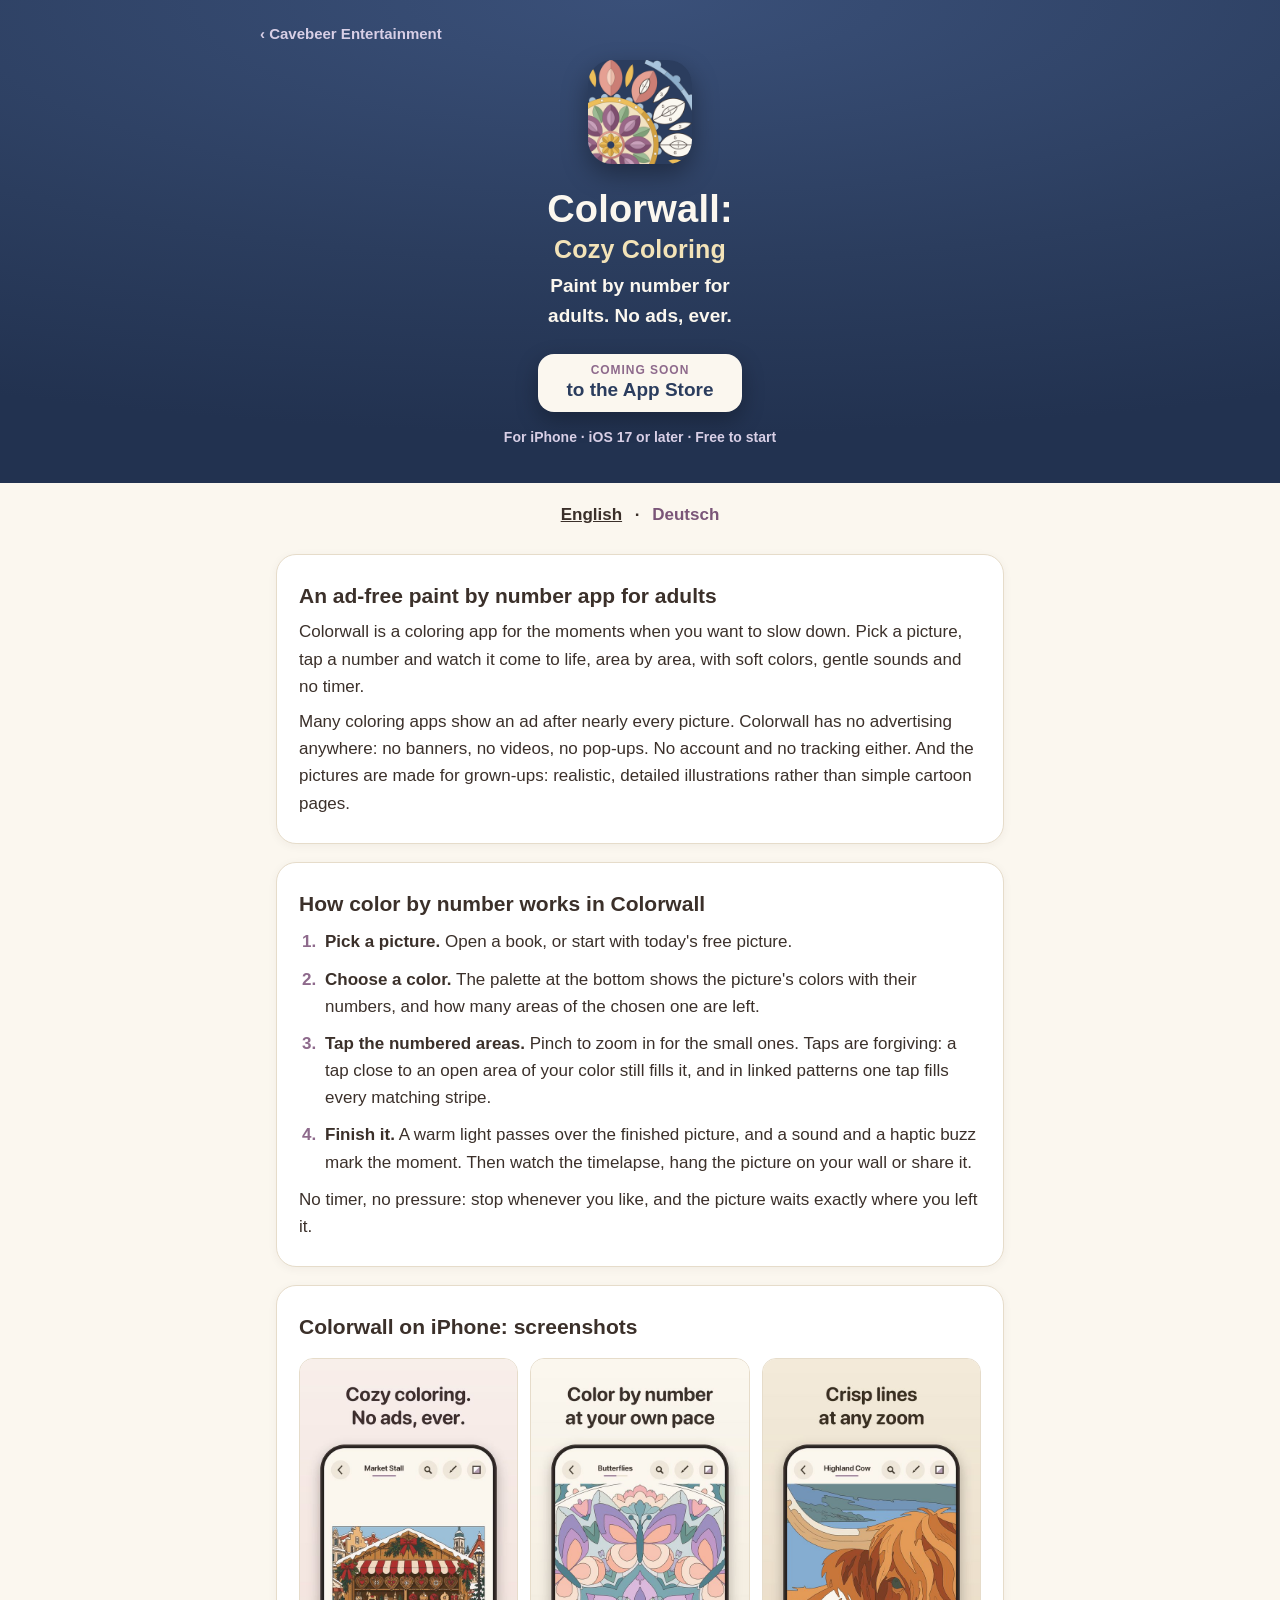
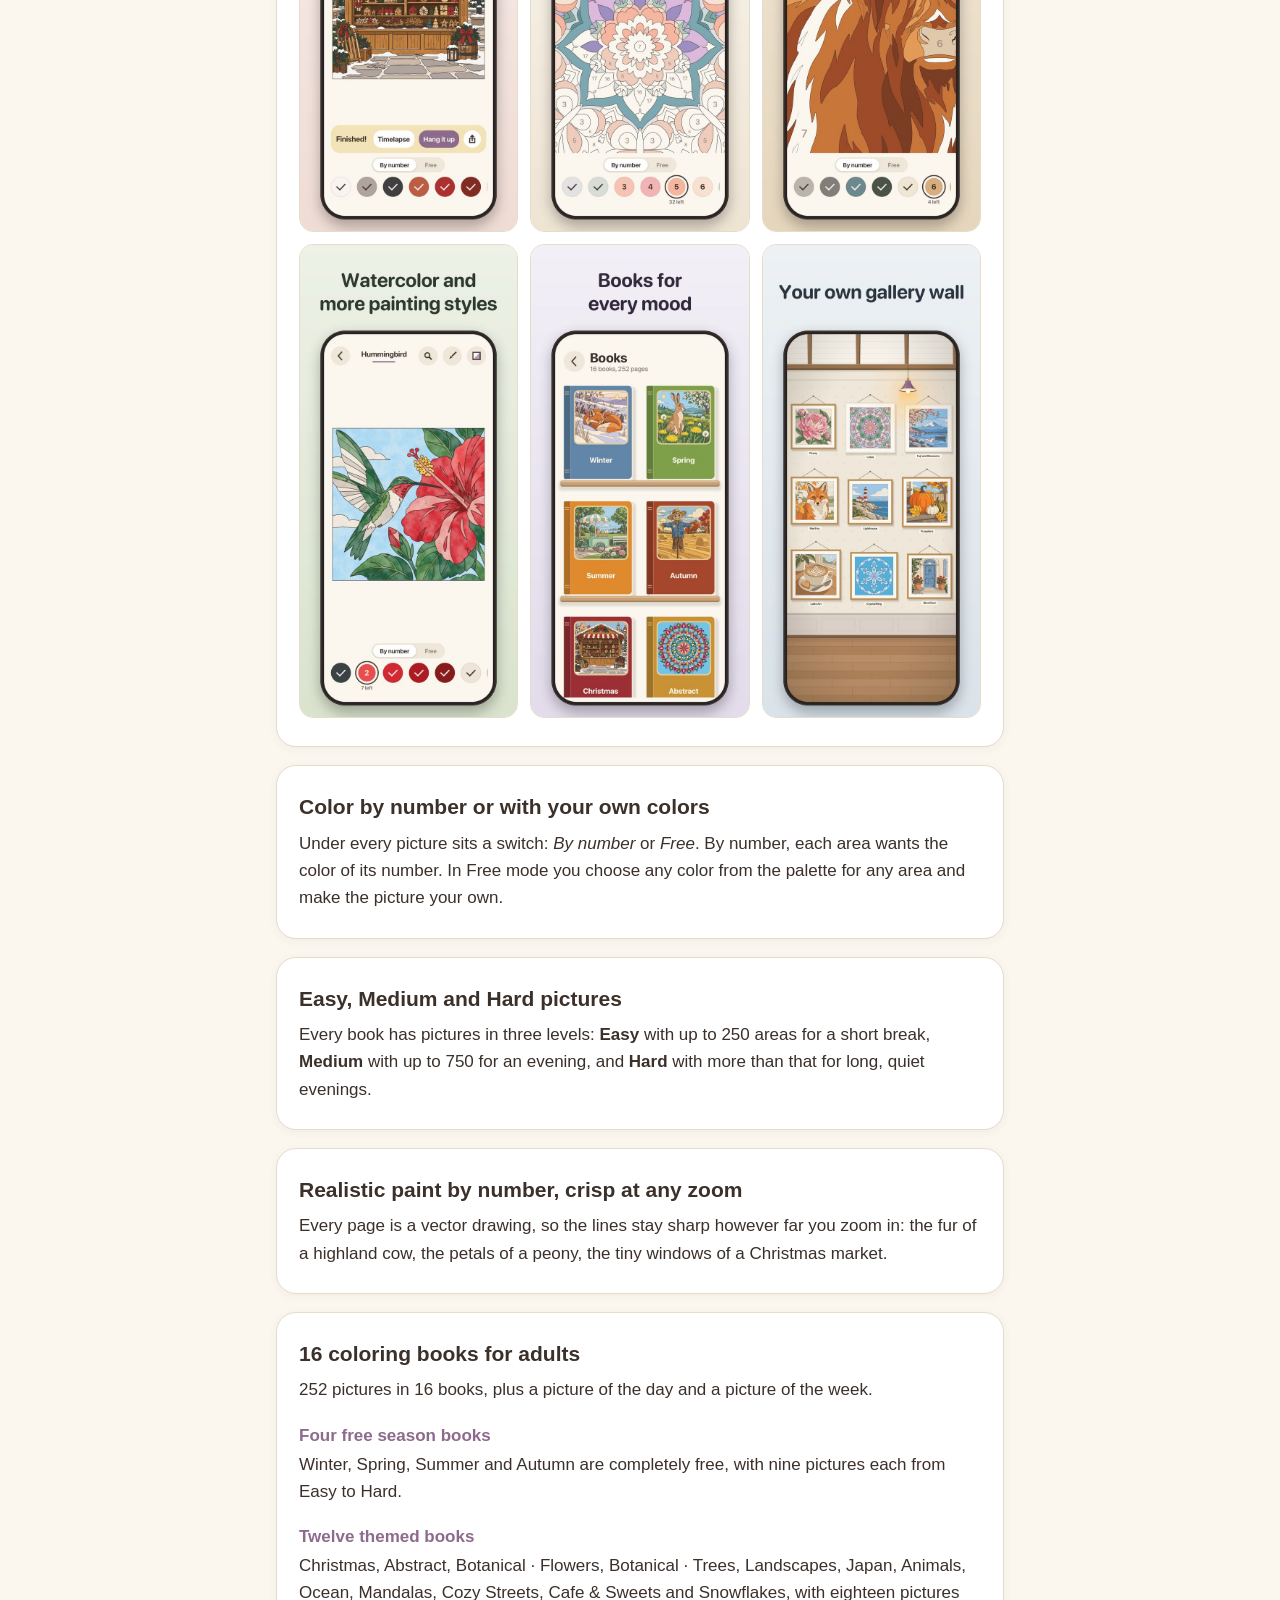
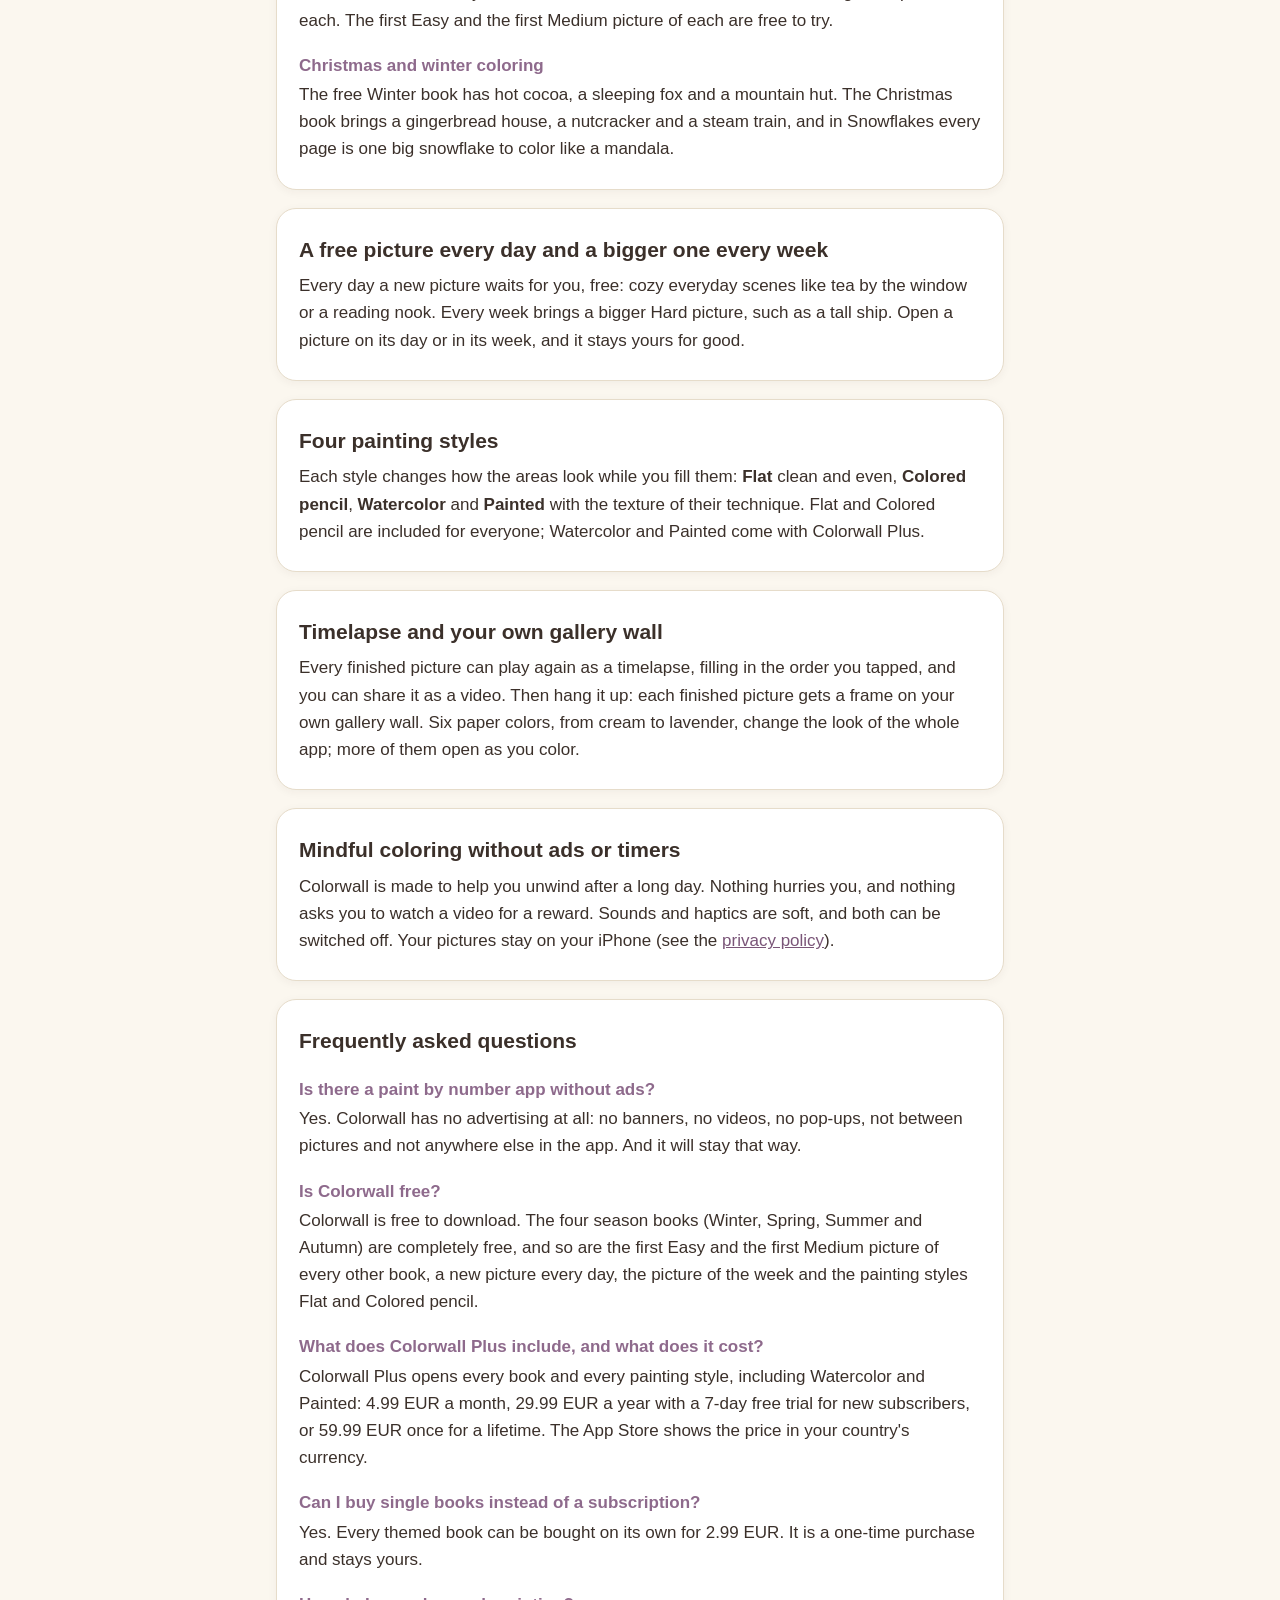
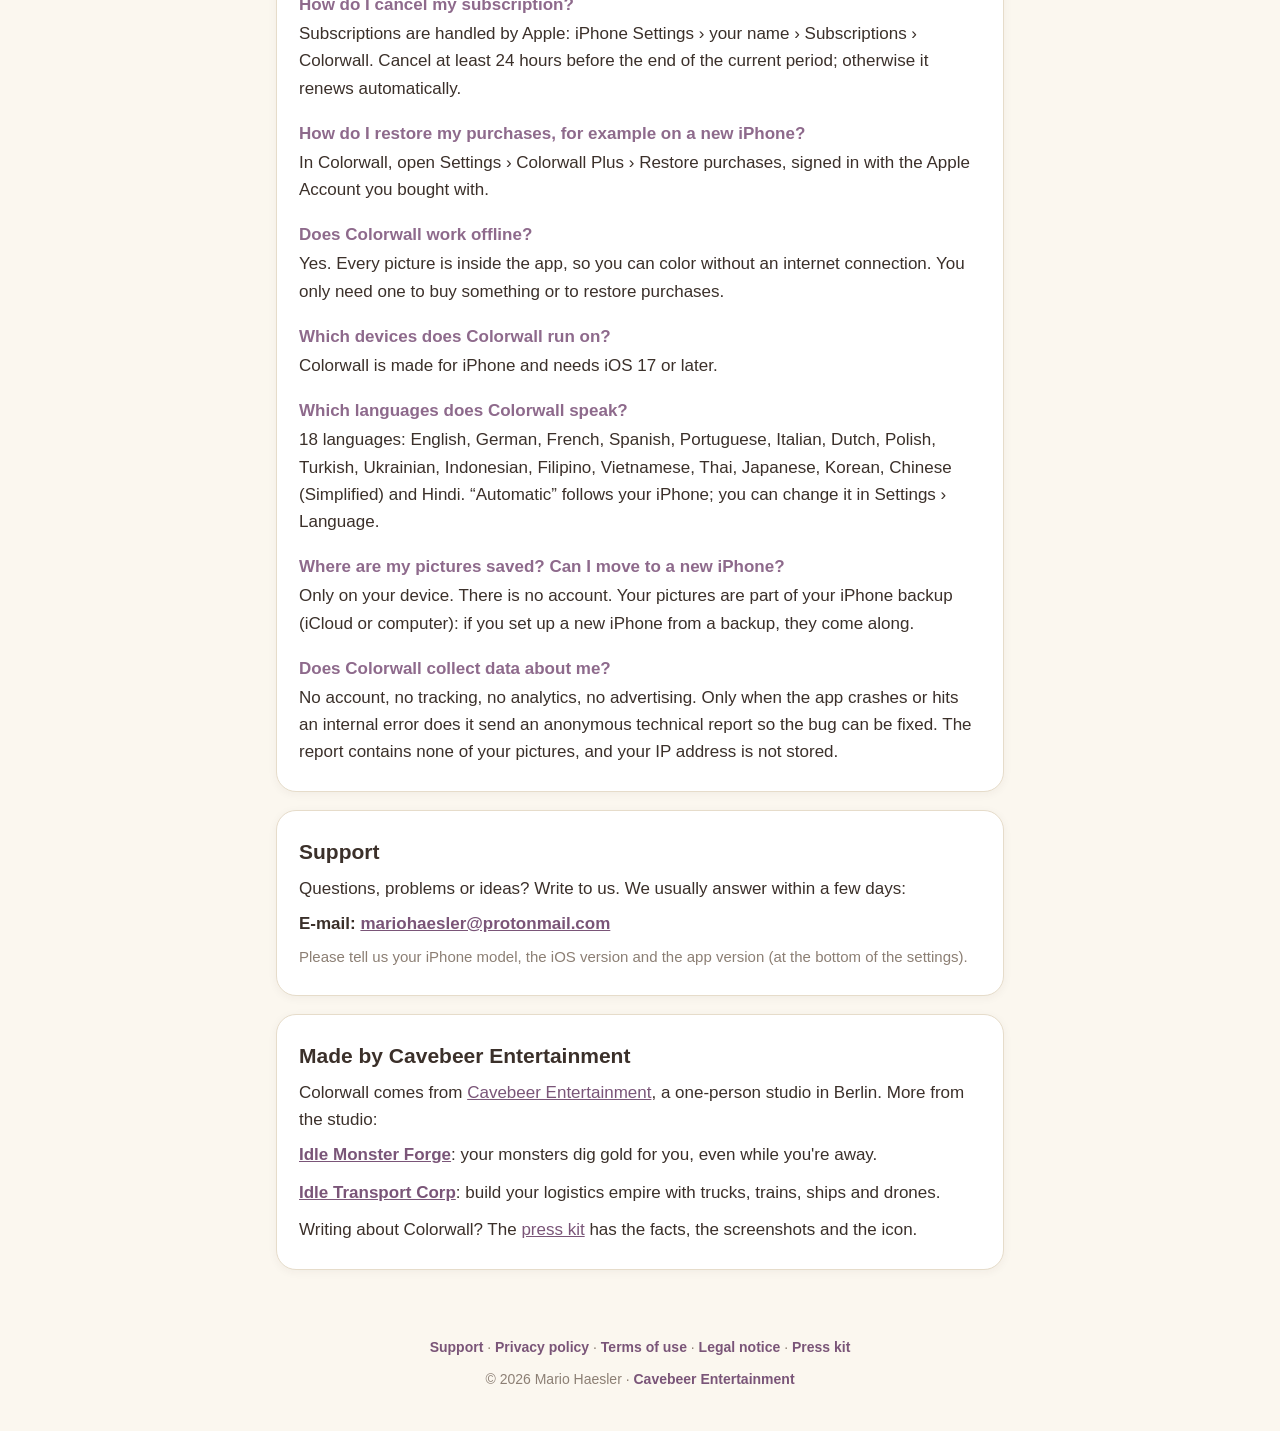
==== commit 802ce455: "Texts without dash separators between words (reads more natural)" ====
--- a/index.html
+++ b/index.html
@@ -4,7 +4,7 @@
 <meta charset="utf-8">
 <meta name="viewport" content="width=device-width, initial-scale=1">
 <script>if (location.hash === "#de") location.replace("de/");</script>
-<title>Colorwall – Ad-Free Paint by Number for Adults on iPhone</title>
+<title>Colorwall: Ad-Free Paint by Number for Adults on iPhone</title>
 <meta name="description" content="Colorwall is a cozy paint by number app for adults on iPhone: no ads, no account, realistic pictures, four free season books and a free picture every day.">
 <link rel="canonical" href="https://mario-coder-apps.github.io/colorwall-legal/">
 <link rel="alternate" hreflang="en" href="https://mario-coder-apps.github.io/colorwall-legal/">
@@ -16,7 +16,7 @@
 <link rel="stylesheet" href="style.css?v=2">
 <meta property="og:type" content="website">
 <meta property="og:site_name" content="Cavebeer Entertainment">
-<meta property="og:title" content="Colorwall: Cozy Coloring – ad-free paint by number for iPhone">
+<meta property="og:title" content="Colorwall: Cozy Coloring | Ad-free paint by number for iPhone">
 <meta property="og:description" content="Paint by number for adults, with no ads at all: realistic pictures in 16 books, four free season books and a new free picture every day.">
 <meta property="og:url" content="https://mario-coder-apps.github.io/colorwall-legal/">
 <meta property="og:image" content="https://mario-coder-apps.github.io/colorwall-legal/og.jpg">
@@ -26,7 +26,7 @@
 <meta property="og:locale" content="en_US">
 <meta property="og:locale:alternate" content="de_DE">
 <meta name="twitter:card" content="summary_large_image">
-<meta name="twitter:title" content="Colorwall: Cozy Coloring – ad-free paint by number for iPhone">
+<meta name="twitter:title" content="Colorwall: Cozy Coloring | Ad-free paint by number for iPhone">
 <meta name="twitter:description" content="Paint by number for adults, with no ads at all: realistic pictures in 16 books, four free season books and a new free picture every day.">
 <meta name="twitter:image" content="https://mario-coder-apps.github.io/colorwall-legal/og.jpg">
 <meta name="twitter:image:alt" content="The Colorwall icon and wordmark next to three iPhone screenshots">
@@ -96,7 +96,7 @@
    "name": "Is there a paint by number app without ads?",
    "acceptedAnswer": {
     "@type": "Answer",
-    "text": "Yes – Colorwall has no advertising at all: no banners, no videos, no pop-ups, not between pictures and not anywhere else in the app. And it will stay that way."
+    "text": "Yes. Colorwall has no advertising at all: no banners, no videos, no pop-ups, not between pictures and not anywhere else in the app. And it will stay that way."
    }
   },
   {
@@ -168,7 +168,7 @@
    "name": "Where are my pictures saved? Can I move to a new iPhone?",
    "acceptedAnswer": {
     "@type": "Answer",
-    "text": "Only on your device – there is no account. Your pictures are part of your iPhone backup (iCloud or computer): if you set up a new iPhone from a backup, they come along."
+    "text": "Only on your device. There is no account. Your pictures are part of your iPhone backup (iCloud or computer): if you set up a new iPhone from a backup, they come along."
    }
   },
   {
@@ -176,7 +176,7 @@
    "name": "Does Colorwall collect data about me?",
    "acceptedAnswer": {
     "@type": "Answer",
-    "text": "No account, no tracking, no analytics, no advertising. Only when the app crashes or hits an internal error does it send an anonymous technical report – without your pictures, and without storing your IP address – so the bug can be fixed."
+    "text": "No account, no tracking, no analytics, no advertising. Only when the app crashes or hits an internal error does it send an anonymous technical report so the bug can be fixed. The report contains none of your pictures, and your IP address is not stored."
    }
   }
  ]
@@ -200,7 +200,7 @@
 <section class="card" id="about">
   <h2>An ad-free paint by number app for adults</h2>
   <p>Colorwall is a coloring app for the moments when you want to slow down. Pick a picture, tap a number and watch it
-  come to life, area by area – with soft colors, gentle sounds and no timer.</p>
+  come to life, area by area, with soft colors, gentle sounds and no timer.</p>
   <p>Many coloring apps show an ad after nearly every picture. Colorwall has no advertising anywhere: no banners, no
   videos, no pop-ups. No account and no tracking either. And the pictures are made for grown-ups: realistic, detailed
   illustrations rather than simple cartoon pages.</p>
@@ -233,7 +233,7 @@
 </section>
 
 <section class="card" id="free-coloring">
-  <h2>Color by number – or with your own colors</h2>
+  <h2>Color by number or with your own colors</h2>
   <p>Under every picture sits a switch: <em>By number</em> or <em>Free</em>. By number, each area wants the color of
   its number. In Free mode you choose any color from the palette for any area and make the picture your own.</p>
 </section>
@@ -247,7 +247,7 @@
 
 <section class="card" id="realistic">
   <h2>Realistic paint by number, crisp at any zoom</h2>
-  <p>Every page is a vector drawing, so the lines stay sharp however far you zoom in – the fur of a highland cow, the
+  <p>Every page is a vector drawing, so the lines stay sharp however far you zoom in: the fur of a highland cow, the
   petals of a peony, the tiny windows of a Christmas market.</p>
 </section>
 
@@ -266,9 +266,9 @@
 </section>
 
 <section class="card" id="daily">
-  <h2>A free picture every day – and a bigger one every week</h2>
+  <h2>A free picture every day and a bigger one every week</h2>
   <p>Every day a new picture waits for you, free: cozy everyday scenes like tea by the window or a reading nook. Every
-  week brings a bigger Hard picture, such as a tall ship. Open a picture on its day – or in its week – and it stays
+  week brings a bigger Hard picture, such as a tall ship. Open a picture on its day or in its week, and it stays
   yours for good.</p>
 </section>
 
@@ -289,14 +289,14 @@
 <section class="card" id="mindful">
   <h2>Mindful coloring without ads or timers</h2>
   <p>Colorwall is made to help you unwind after a long day. Nothing hurries you, and nothing asks you to watch a video
-  for a reward. Sounds and haptics are soft, and both can be switched off. Your pictures stay on your iPhone – see the
-  <a href="privacy.html#en">privacy policy</a>.</p>
+  for a reward. Sounds and haptics are soft, and both can be switched off. Your pictures stay on your iPhone (see the
+  <a href="privacy.html#en">privacy policy</a>).</p>
 </section>
 
 <section class="card" id="faq">
   <h2>Frequently asked questions</h2>
   <h3>Is there a paint by number app without ads?</h3>
-  <p>Yes – Colorwall has no advertising at all: no banners, no videos, no pop-ups, not between pictures and not
+  <p>Yes. Colorwall has no advertising at all: no banners, no videos, no pop-ups, not between pictures and not
   anywhere else in the app. And it will stay that way.</p>
   <h3>Is Colorwall free?</h3>
   <p>Colorwall is free to download. The four season books (Winter, Spring, Summer and Autumn) are completely free, and
@@ -324,16 +324,16 @@
   Indonesian, Filipino, Vietnamese, Thai, Japanese, Korean, Chinese (Simplified) and Hindi. “Automatic” follows your
   iPhone; you can change it in Settings › Language.</p>
   <h3>Where are my pictures saved? Can I move to a new iPhone?</h3>
-  <p>Only on your device – there is no account. Your pictures are part of your iPhone backup (iCloud or computer): if
+  <p>Only on your device. There is no account. Your pictures are part of your iPhone backup (iCloud or computer): if
   you set up a new iPhone from a backup, they come along.</p>
   <h3>Does Colorwall collect data about me?</h3>
   <p>No account, no tracking, no analytics, no advertising. Only when the app crashes or hits an internal error does it send an anonymous
-  technical report – without your pictures, and without storing your IP address – so the bug can be fixed.</p>
+  technical report so the bug can be fixed. The report contains none of your pictures, and your IP address is not stored.</p>
 </section>
 
 <section class="card" id="support">
   <h2>Support</h2>
-  <p>Questions, problems or ideas? Write to us – we usually answer within a few days:</p>
+  <p>Questions, problems or ideas? Write to us. We usually answer within a few days:</p>
   <p><strong>E-mail: <a href="mailto:mariohaesler@protonmail.com">mariohaesler@protonmail.com</a></strong></p>
   <p class="soft">Please tell us your iPhone model, the iOS version and the app version (at the bottom of the settings).</p>
 </section>
@@ -343,8 +343,8 @@
   <p>Colorwall comes from <a href="../">Cavebeer Entertainment</a>, a one-person studio in Berlin. More from the
   studio:</p>
   <ul class="more">
-    <li><a href="../idlemonsterforge-legal/">Idle Monster Forge</a> – your monsters dig gold for you, even while you're away.</li>
-    <li><a href="../idletransportcorp-legal/">Idle Transport Corp</a> – build your logistics empire: trucks, trains, ships and drones.</li>
+    <li><a href="../idlemonsterforge-legal/">Idle Monster Forge</a>: your monsters dig gold for you, even while you're away.</li>
+    <li><a href="../idletransportcorp-legal/">Idle Transport Corp</a>: build your logistics empire with trucks, trains, ships and drones.</li>
   </ul>
   <p>Writing about Colorwall? The <a href="press/">press kit</a> has the facts, the screenshots and the icon.</p>
 </section>
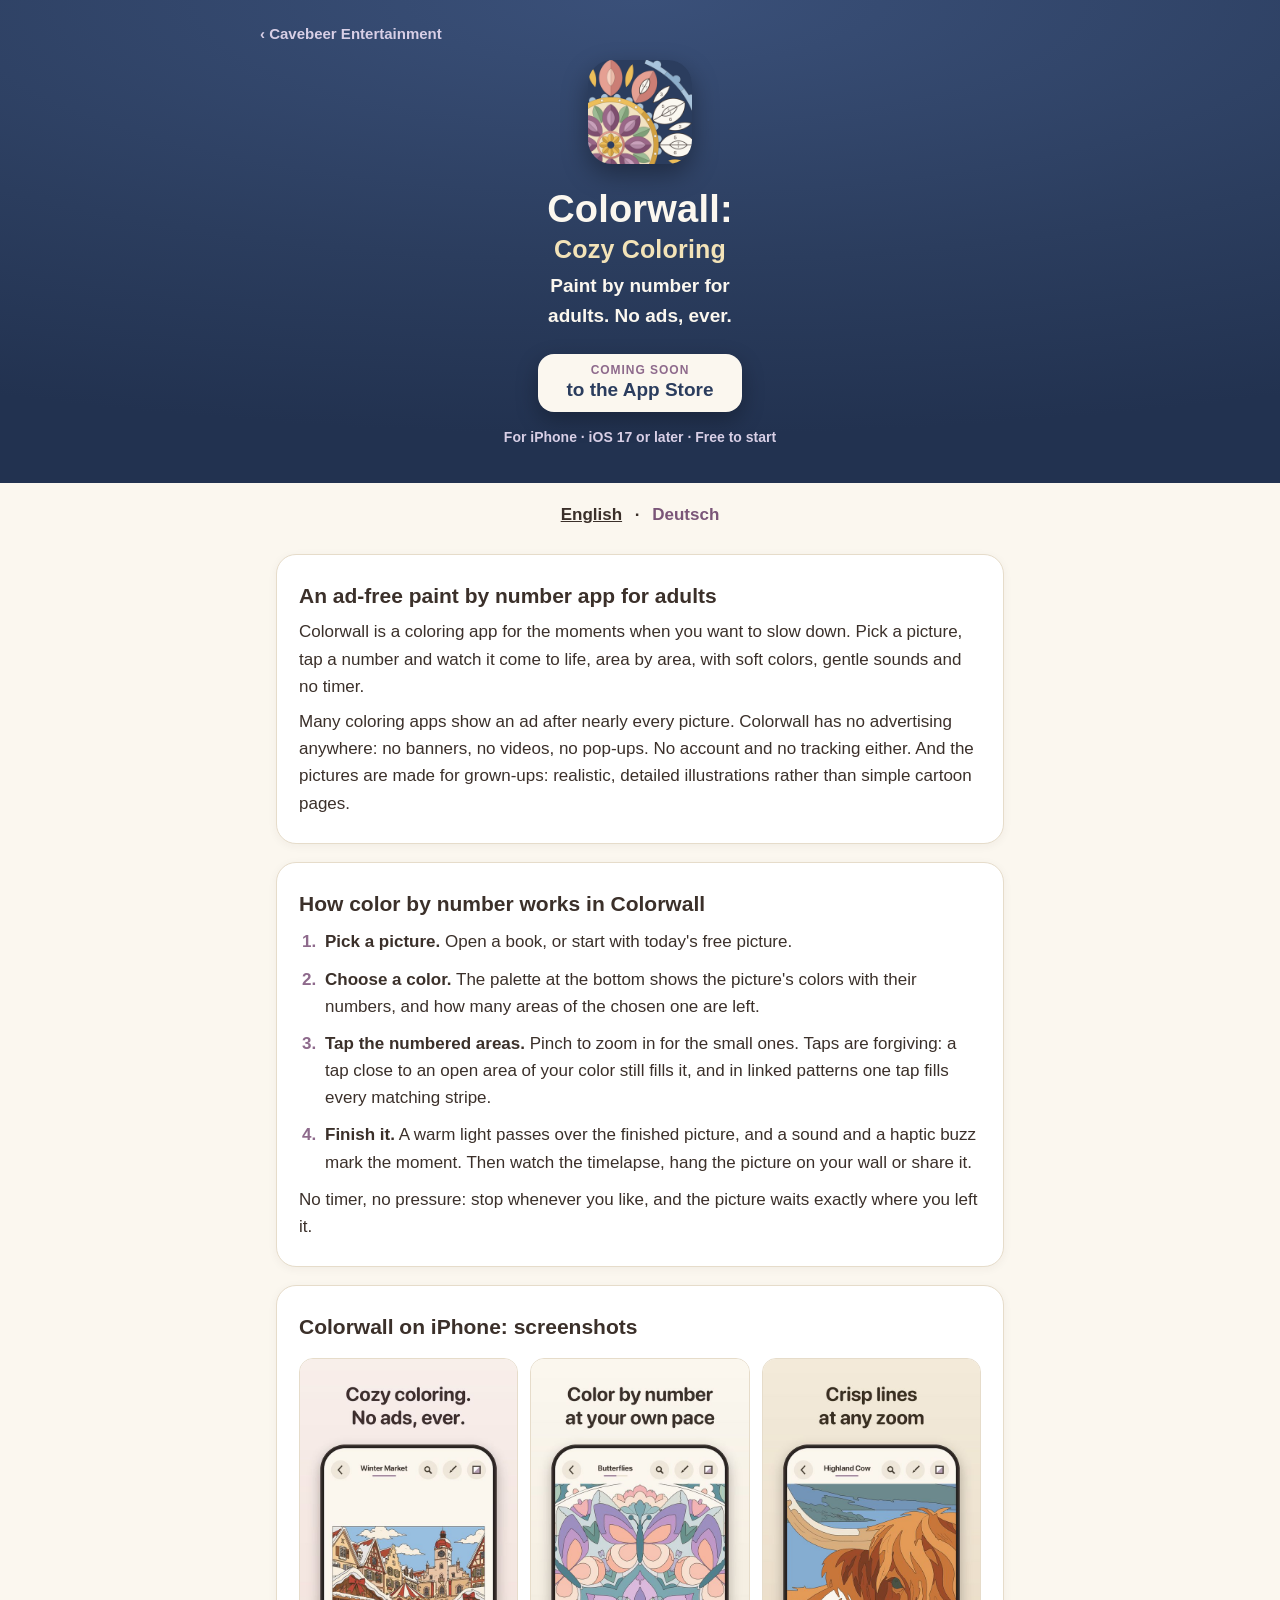
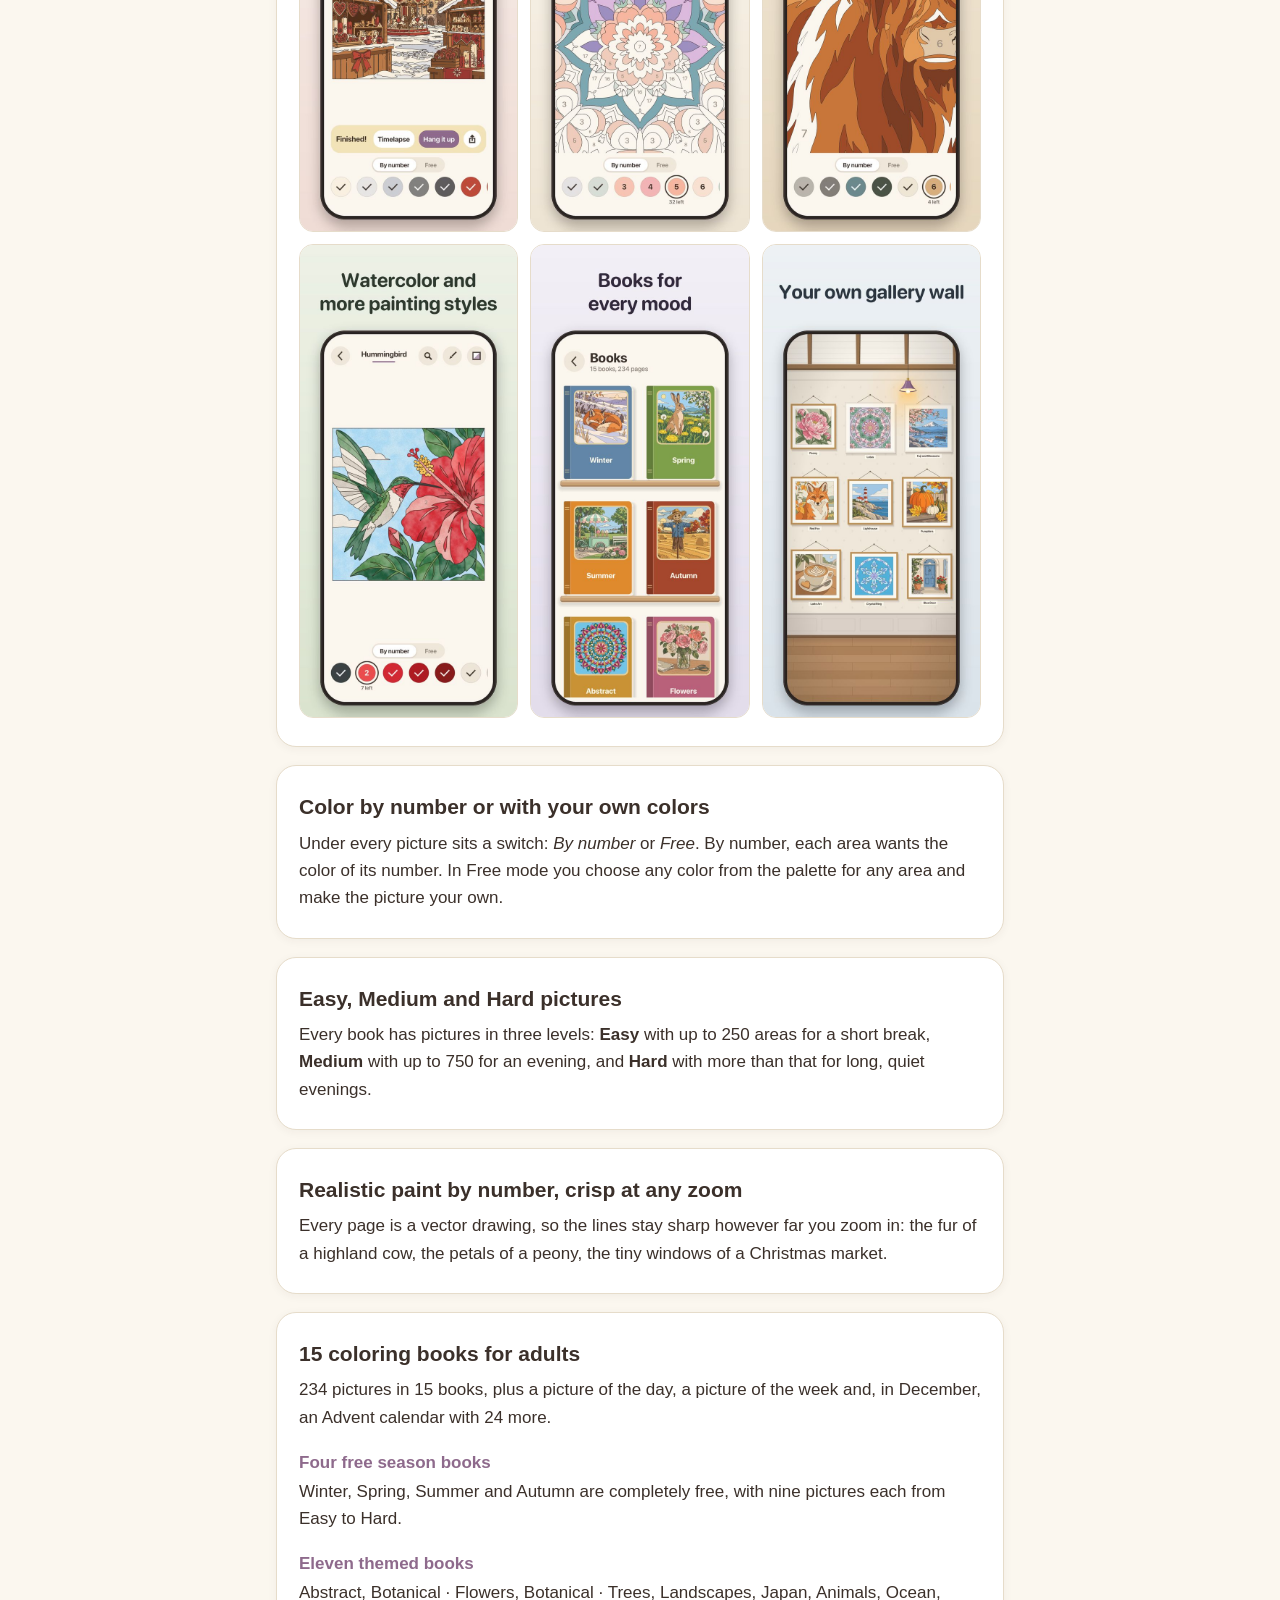
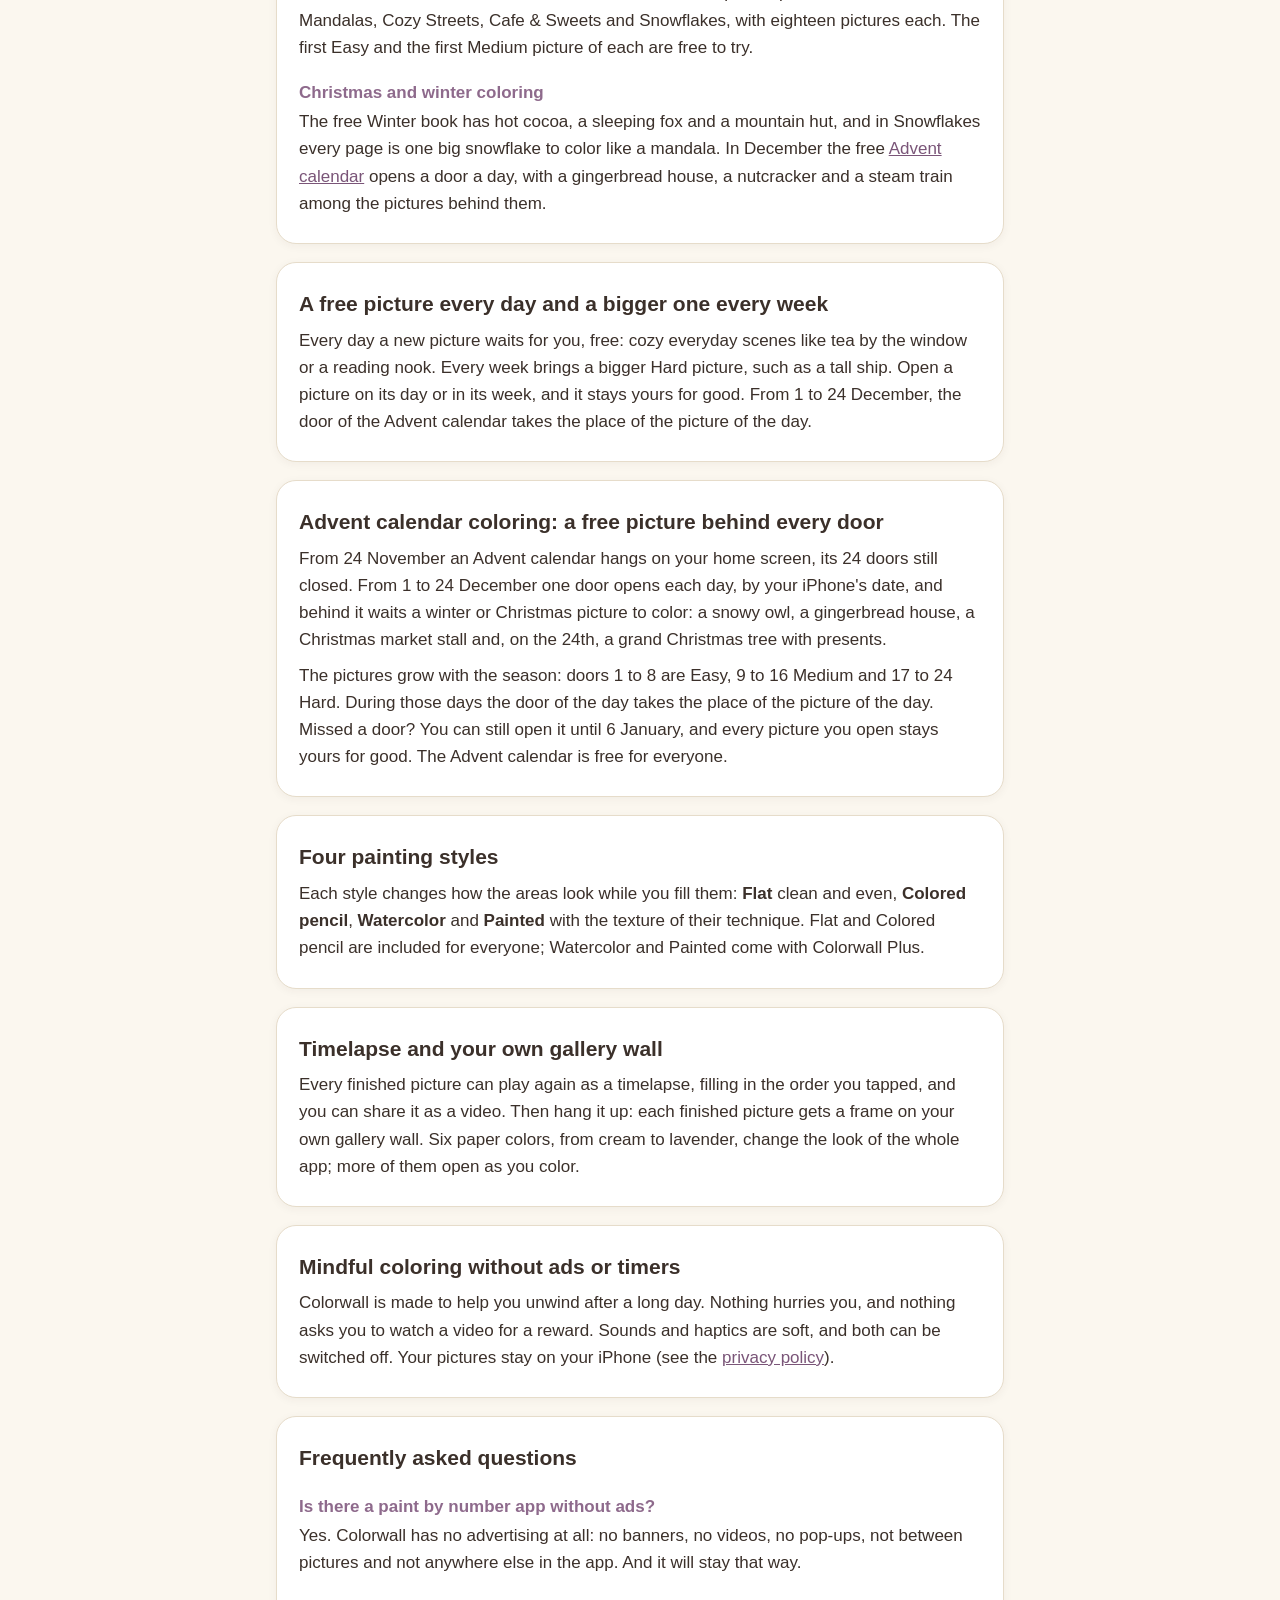
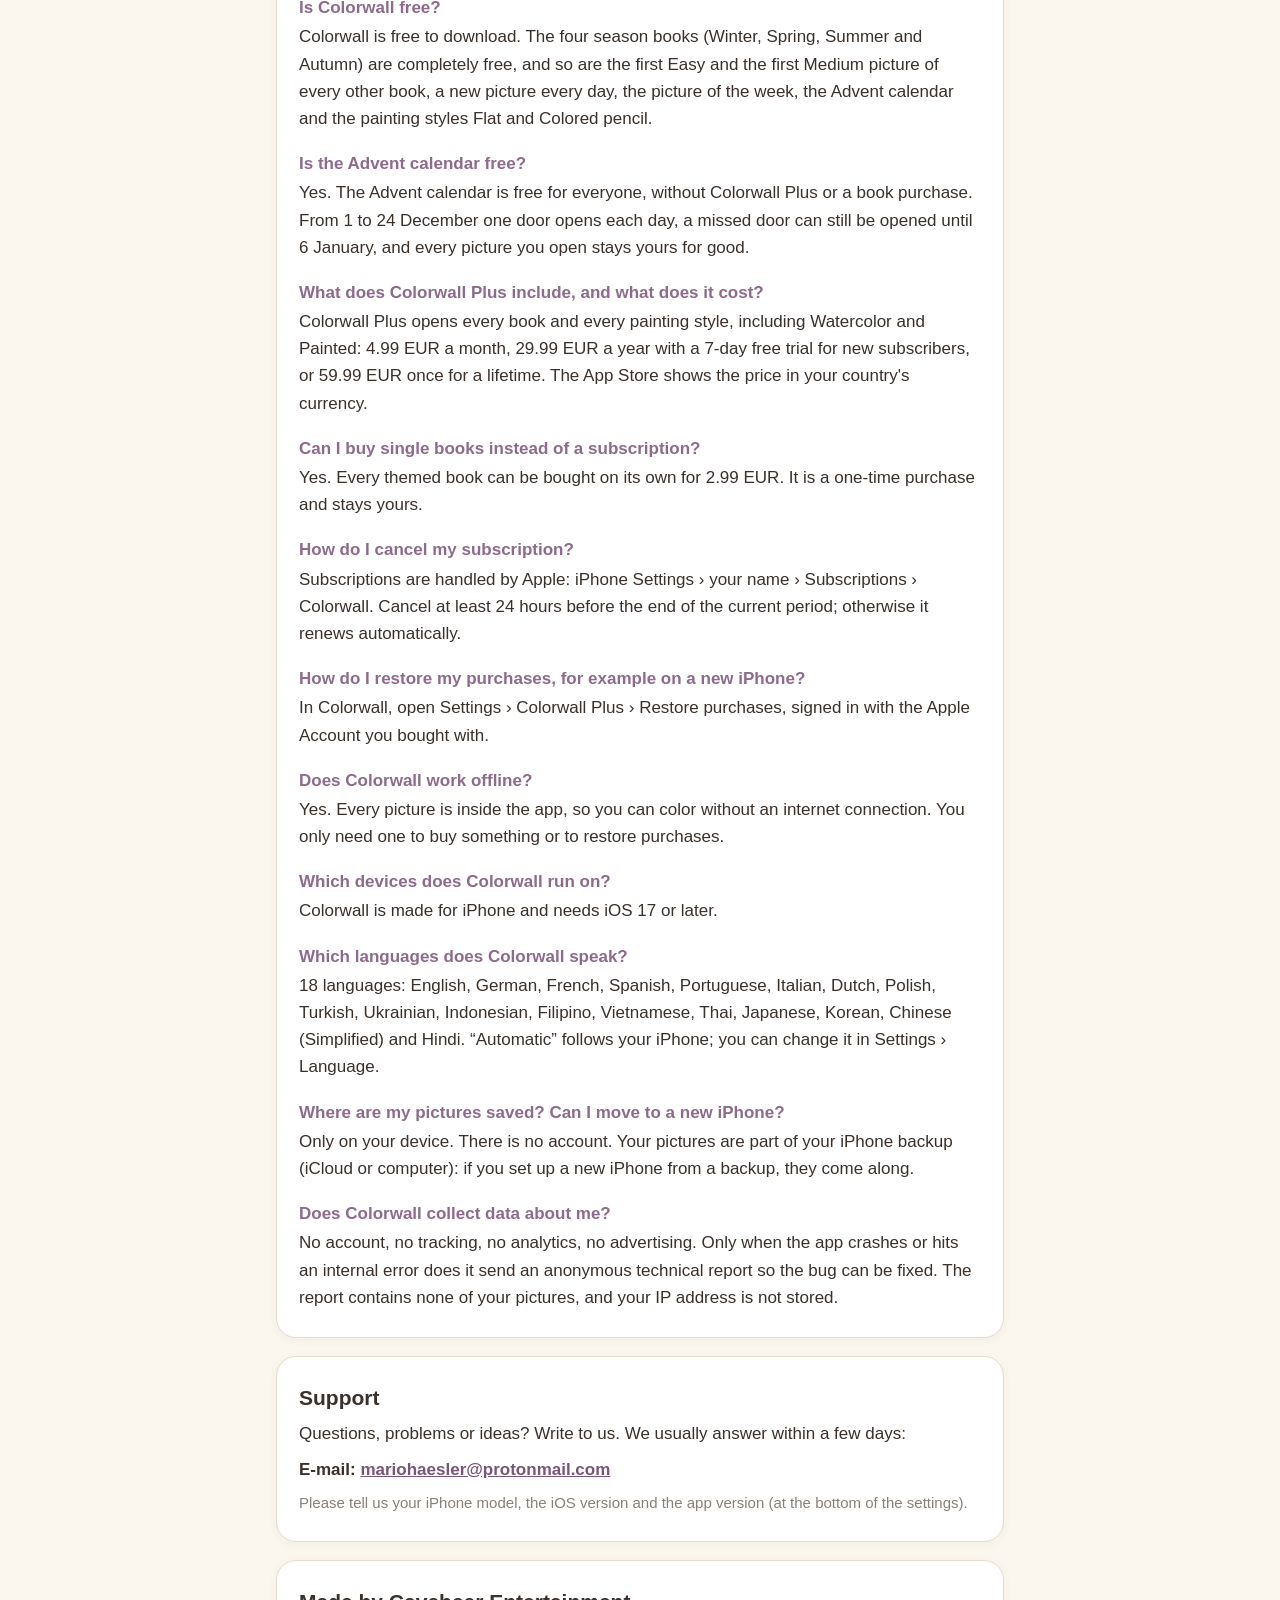
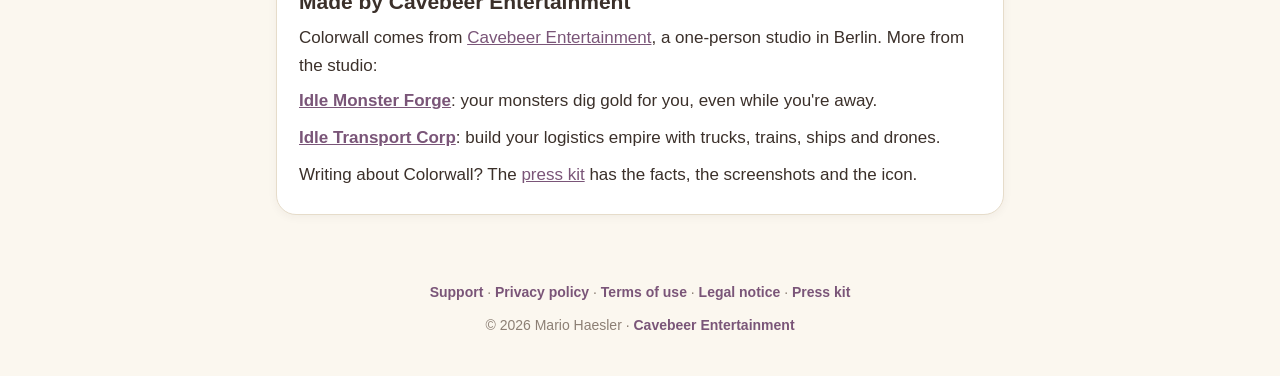
==== commit 7f08ffa5: "Advent calendar replaces the Christmas book: 15 books, new section and FAQ, new screenshots Co-Autho" ====
--- a/index.html
+++ b/index.html
@@ -17,7 +17,7 @@
 <meta property="og:type" content="website">
 <meta property="og:site_name" content="Cavebeer Entertainment">
 <meta property="og:title" content="Colorwall: Cozy Coloring | Ad-free paint by number for iPhone">
-<meta property="og:description" content="Paint by number for adults, with no ads at all: realistic pictures in 16 books, four free season books and a new free picture every day.">
+<meta property="og:description" content="Paint by number for adults, with no ads at all: realistic pictures in 15 books, four free season books, a new free picture every day and a free Advent calendar.">
 <meta property="og:url" content="https://mario-coder-apps.github.io/colorwall-legal/">
 <meta property="og:image" content="https://mario-coder-apps.github.io/colorwall-legal/og.jpg">
 <meta property="og:image:width" content="1200">
@@ -27,7 +27,7 @@
 <meta property="og:locale:alternate" content="de_DE">
 <meta name="twitter:card" content="summary_large_image">
 <meta name="twitter:title" content="Colorwall: Cozy Coloring | Ad-free paint by number for iPhone">
-<meta name="twitter:description" content="Paint by number for adults, with no ads at all: realistic pictures in 16 books, four free season books and a new free picture every day.">
+<meta name="twitter:description" content="Paint by number for adults, with no ads at all: realistic pictures in 15 books, four free season books, a new free picture every day and a free Advent calendar.">
 <meta name="twitter:image" content="https://mario-coder-apps.github.io/colorwall-legal/og.jpg">
 <meta name="twitter:image:alt" content="The Colorwall icon and wordmark next to three iPhone screenshots">
 <!-- ld:start -->
@@ -41,11 +41,11 @@
  "operatingSystem": "iOS",
  "softwareRequirements": "iOS 17.0 or later",
  "applicationCategory": "EntertainmentApplication",
- "description": "Colorwall is an ad-free paint by number app for adults on iPhone: realistic, detailed pictures in 16 books, four free season books, a free picture every day and a bigger one every week. No account, no tracking.",
+ "description": "Colorwall is an ad-free paint by number app for adults on iPhone: realistic, detailed pictures in 15 books, four free season books, a free picture every day, a bigger one every week and a free Advent calendar in December. No account, no tracking.",
  "url": "https://mario-coder-apps.github.io/colorwall-legal/",
  "image": "https://mario-coder-apps.github.io/colorwall-legal/icon.png",
  "screenshot": [
-  "https://mario-coder-apps.github.io/colorwall-legal/img/en-finished-christmas-market-stall.jpg",
+  "https://mario-coder-apps.github.io/colorwall-legal/img/en-finished-winter-market.jpg",
   "https://mario-coder-apps.github.io/colorwall-legal/img/en-color-by-number-butterfly-mandala.jpg",
   "https://mario-coder-apps.github.io/colorwall-legal/img/en-zoom-highland-cow.jpg",
   "https://mario-coder-apps.github.io/colorwall-legal/img/en-watercolor-hummingbird.jpg",
@@ -104,7 +104,15 @@
    "name": "Is Colorwall free?",
    "acceptedAnswer": {
     "@type": "Answer",
-    "text": "Colorwall is free to download. The four season books (Winter, Spring, Summer and Autumn) are completely free, and so are the first Easy and the first Medium picture of every other book, a new picture every day, the picture of the week and the painting styles Flat and Colored pencil."
+    "text": "Colorwall is free to download. The four season books (Winter, Spring, Summer and Autumn) are completely free, and so are the first Easy and the first Medium picture of every other book, a new picture every day, the picture of the week, the Advent calendar and the painting styles Flat and Colored pencil."
+   }
+  },
+  {
+   "@type": "Question",
+   "name": "Is the Advent calendar free?",
+   "acceptedAnswer": {
+    "@type": "Answer",
+    "text": "Yes. The Advent calendar is free for everyone, without Colorwall Plus or a book purchase. From 1 to 24 December one door opens each day, a missed door can still be opened until 6 January, and every picture you open stays yours for good."
    }
   },
   {
@@ -223,7 +231,7 @@
 <section class="card" id="screenshots">
   <h2>Colorwall on iPhone: screenshots</h2>
   <ul class="shots">
-    <li><img src="img/en-finished-christmas-market-stall.jpg" width="600" height="1304" loading="lazy" alt="A finished Christmas market stall, with the buttons Timelapse, Hang it up and Share"></li>
+    <li><img src="img/en-finished-winter-market.jpg" width="600" height="1304" loading="lazy" alt="A finished winter market from the free Winter book, with the buttons Timelapse, Hang it up and Share"></li>
     <li><img src="img/en-color-by-number-butterfly-mandala.jpg" width="600" height="1304" loading="lazy" alt="A butterfly mandala half colored by number, with the numbered color palette below"></li>
     <li><img src="img/en-zoom-highland-cow.jpg" width="600" height="1304" loading="lazy" alt="A highland cow zoomed in four times: the fine lines of its fringe stay crisp"></li>
     <li><img src="img/en-watercolor-hummingbird.jpg" width="600" height="1304" loading="lazy" alt="A hummingbird at a red hibiscus flower in the Watercolor painting style"></li>
@@ -252,24 +260,36 @@
 </section>
 
 <section class="card" id="books">
-  <h2>16 coloring books for adults</h2>
-  <p>252 pictures in 16 books, plus a picture of the day and a picture of the week.</p>
+  <h2>15 coloring books for adults</h2>
+  <p>234 pictures in 15 books, plus a picture of the day, a picture of the week and, in December, an Advent calendar
+  with 24 more.</p>
   <h3>Four free season books</h3>
   <p>Winter, Spring, Summer and Autumn are completely free, with nine pictures each from Easy to Hard.</p>
-  <h3>Twelve themed books</h3>
-  <p>Christmas, Abstract, Botanical · Flowers, Botanical · Trees, Landscapes, Japan, Animals, Ocean, Mandalas, Cozy
-  Streets, Cafe &amp; Sweets and Snowflakes, with eighteen pictures each. The first Easy and the first Medium picture
+  <h3>Eleven themed books</h3>
+  <p>Abstract, Botanical · Flowers, Botanical · Trees, Landscapes, Japan, Animals, Ocean, Mandalas, Cozy Streets,
+  Cafe &amp; Sweets and Snowflakes, with eighteen pictures each. The first Easy and the first Medium picture
   of each are free to try.</p>
   <h3>Christmas and winter coloring</h3>
-  <p>The free Winter book has hot cocoa, a sleeping fox and a mountain hut. The Christmas book brings a gingerbread
-  house, a nutcracker and a steam train, and in Snowflakes every page is one big snowflake to color like a mandala.</p>
+  <p>The free Winter book has hot cocoa, a sleeping fox and a mountain hut, and in Snowflakes every page is one big
+  snowflake to color like a mandala. In December the free <a href="#advent">Advent calendar</a> opens a door a day,
+  with a gingerbread house, a nutcracker and a steam train among the pictures behind them.</p>
 </section>
 
 <section class="card" id="daily">
   <h2>A free picture every day and a bigger one every week</h2>
   <p>Every day a new picture waits for you, free: cozy everyday scenes like tea by the window or a reading nook. Every
   week brings a bigger Hard picture, such as a tall ship. Open a picture on its day or in its week, and it stays
-  yours for good.</p>
+  yours for good. From 1 to 24 December, the door of the Advent calendar takes the place of the picture of the day.</p>
+</section>
+
+<section class="card" id="advent">
+  <h2>Advent calendar coloring: a free picture behind every door</h2>
+  <p>From 24 November an Advent calendar hangs on your home screen, its 24 doors still closed. From 1 to 24 December
+  one door opens each day, by your iPhone's date, and behind it waits a winter or Christmas picture to color: a snowy
+  owl, a gingerbread house, a Christmas market stall and, on the 24th, a grand Christmas tree with presents.</p>
+  <p>The pictures grow with the season: doors 1 to 8 are Easy, 9 to 16 Medium and 17 to 24 Hard. During those days
+  the door of the day takes the place of the picture of the day. Missed a door? You can still open it until 6 January,
+  and every picture you open stays yours for good. The Advent calendar is free for everyone.</p>
 </section>
 
 <section class="card" id="styles">
@@ -301,7 +321,11 @@
   <h3>Is Colorwall free?</h3>
   <p>Colorwall is free to download. The four season books (Winter, Spring, Summer and Autumn) are completely free, and
   so are the first Easy and the first Medium picture of every other book, a new picture every day, the picture of the
-  week and the painting styles Flat and Colored pencil.</p>
+  week, the Advent calendar and the painting styles Flat and Colored pencil.</p>
+  <h3>Is the Advent calendar free?</h3>
+  <p>Yes. The Advent calendar is free for everyone, without Colorwall Plus or a book purchase. From 1 to 24 December
+  one door opens each day, a missed door can still be opened until 6 January, and every picture you open stays yours
+  for good.</p>
   <h3>What does Colorwall Plus include, and what does it cost?</h3>
   <p>Colorwall Plus opens every book and every painting style, including Watercolor and Painted: 4.99 EUR a month,
   29.99 EUR a year with a 7-day free trial for new subscribers, or 59.99 EUR once for a lifetime. The App Store shows
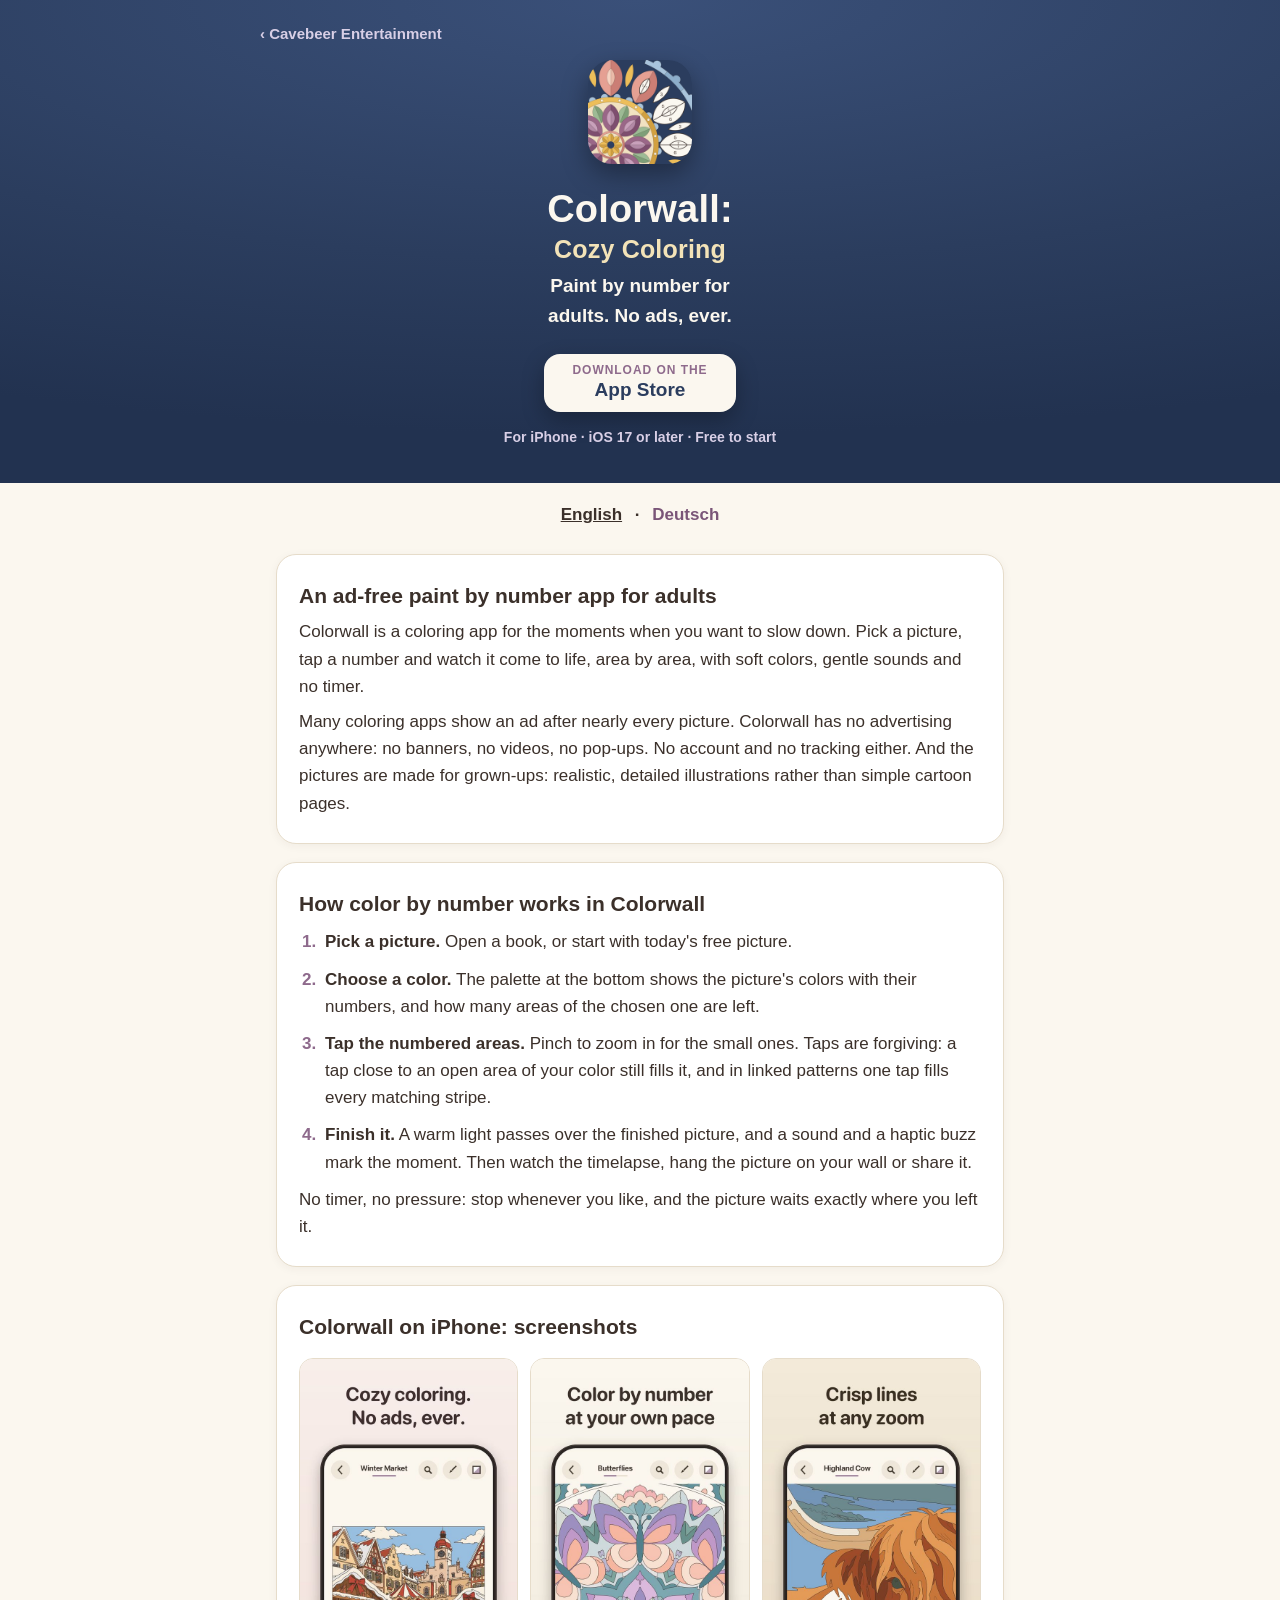
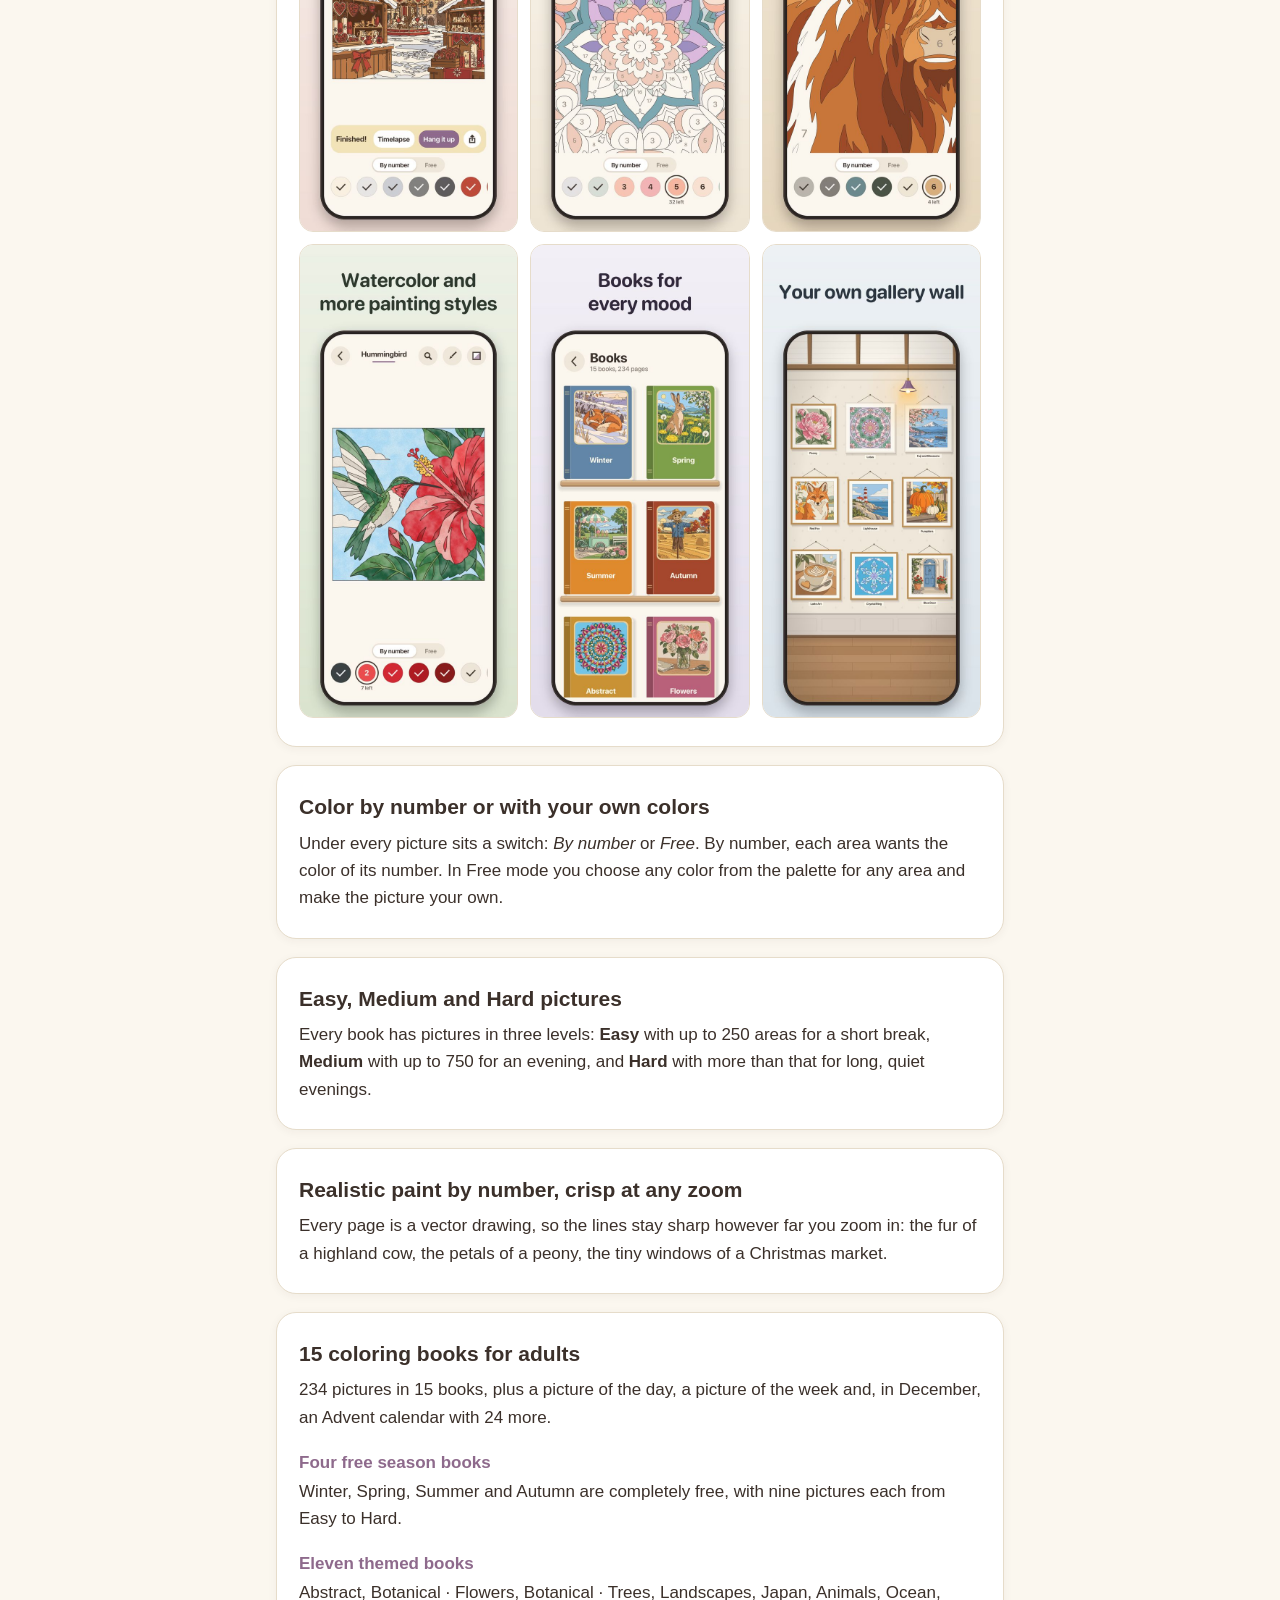
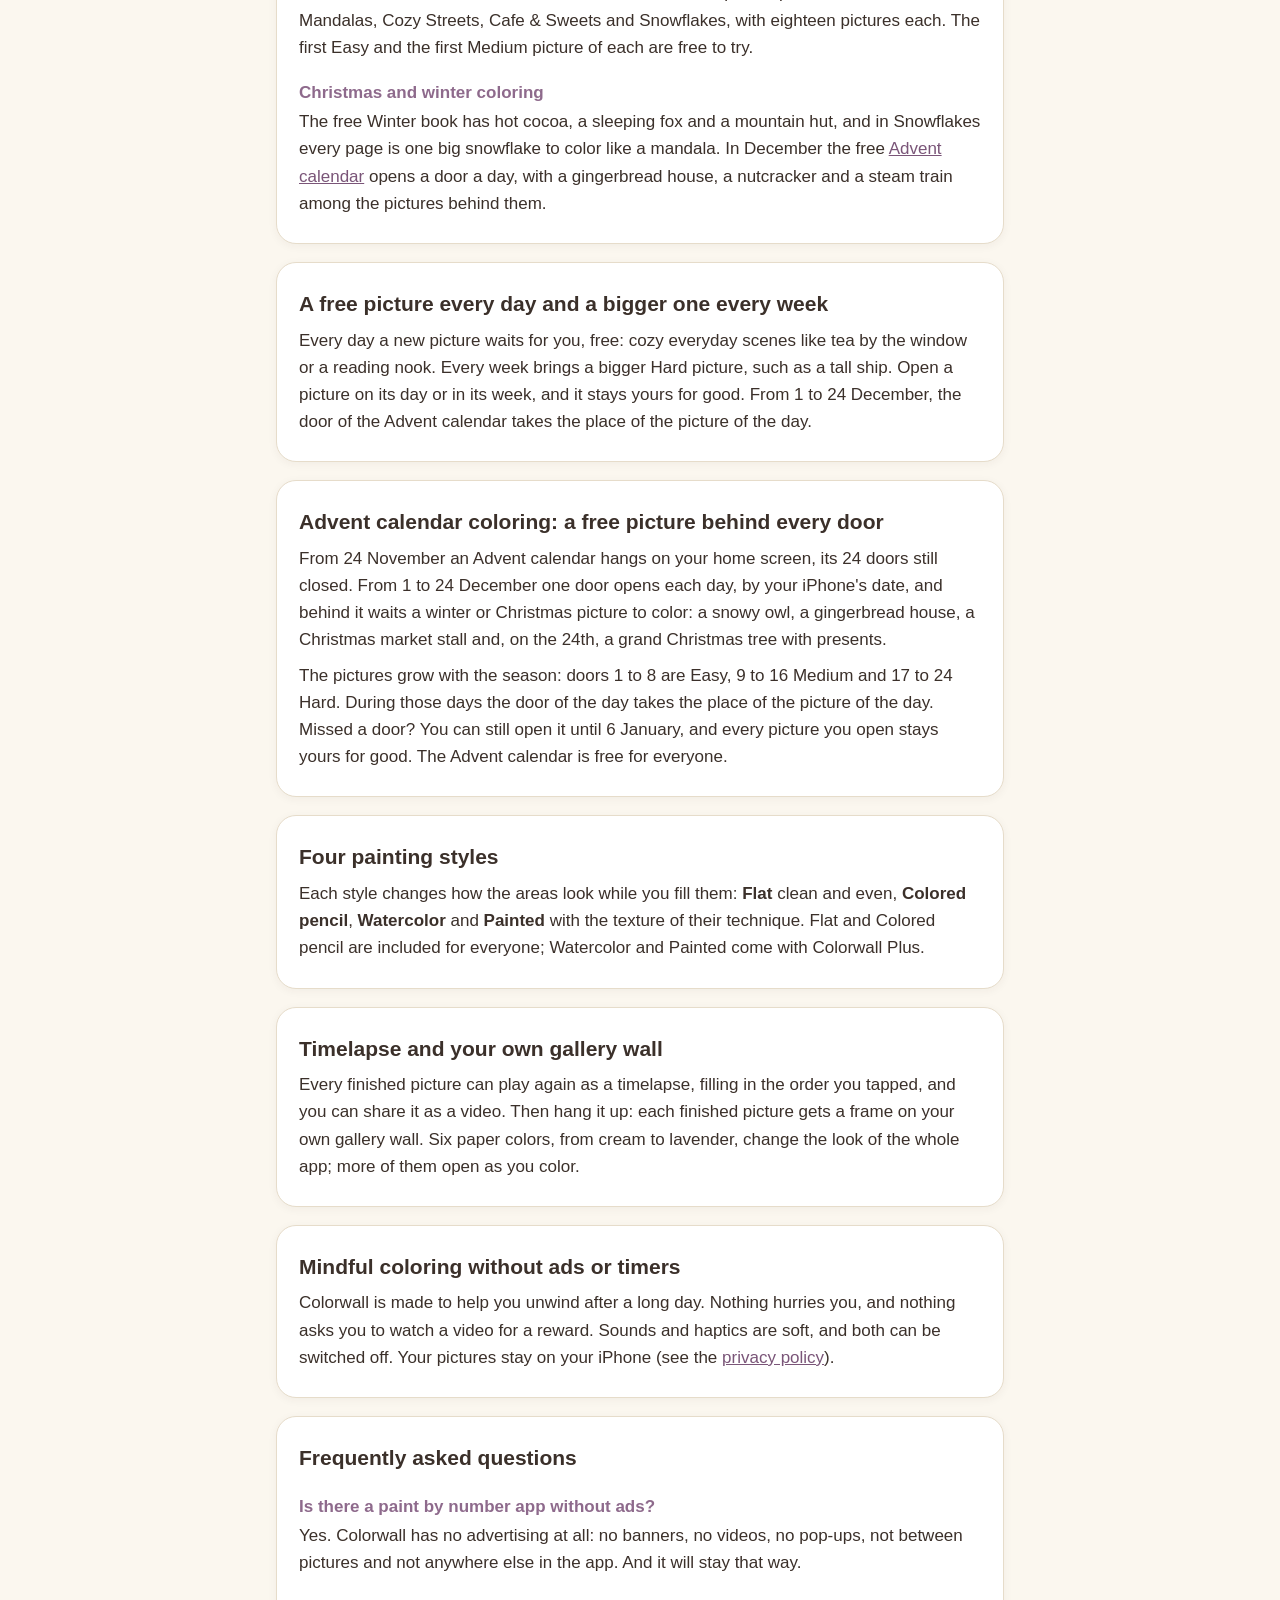
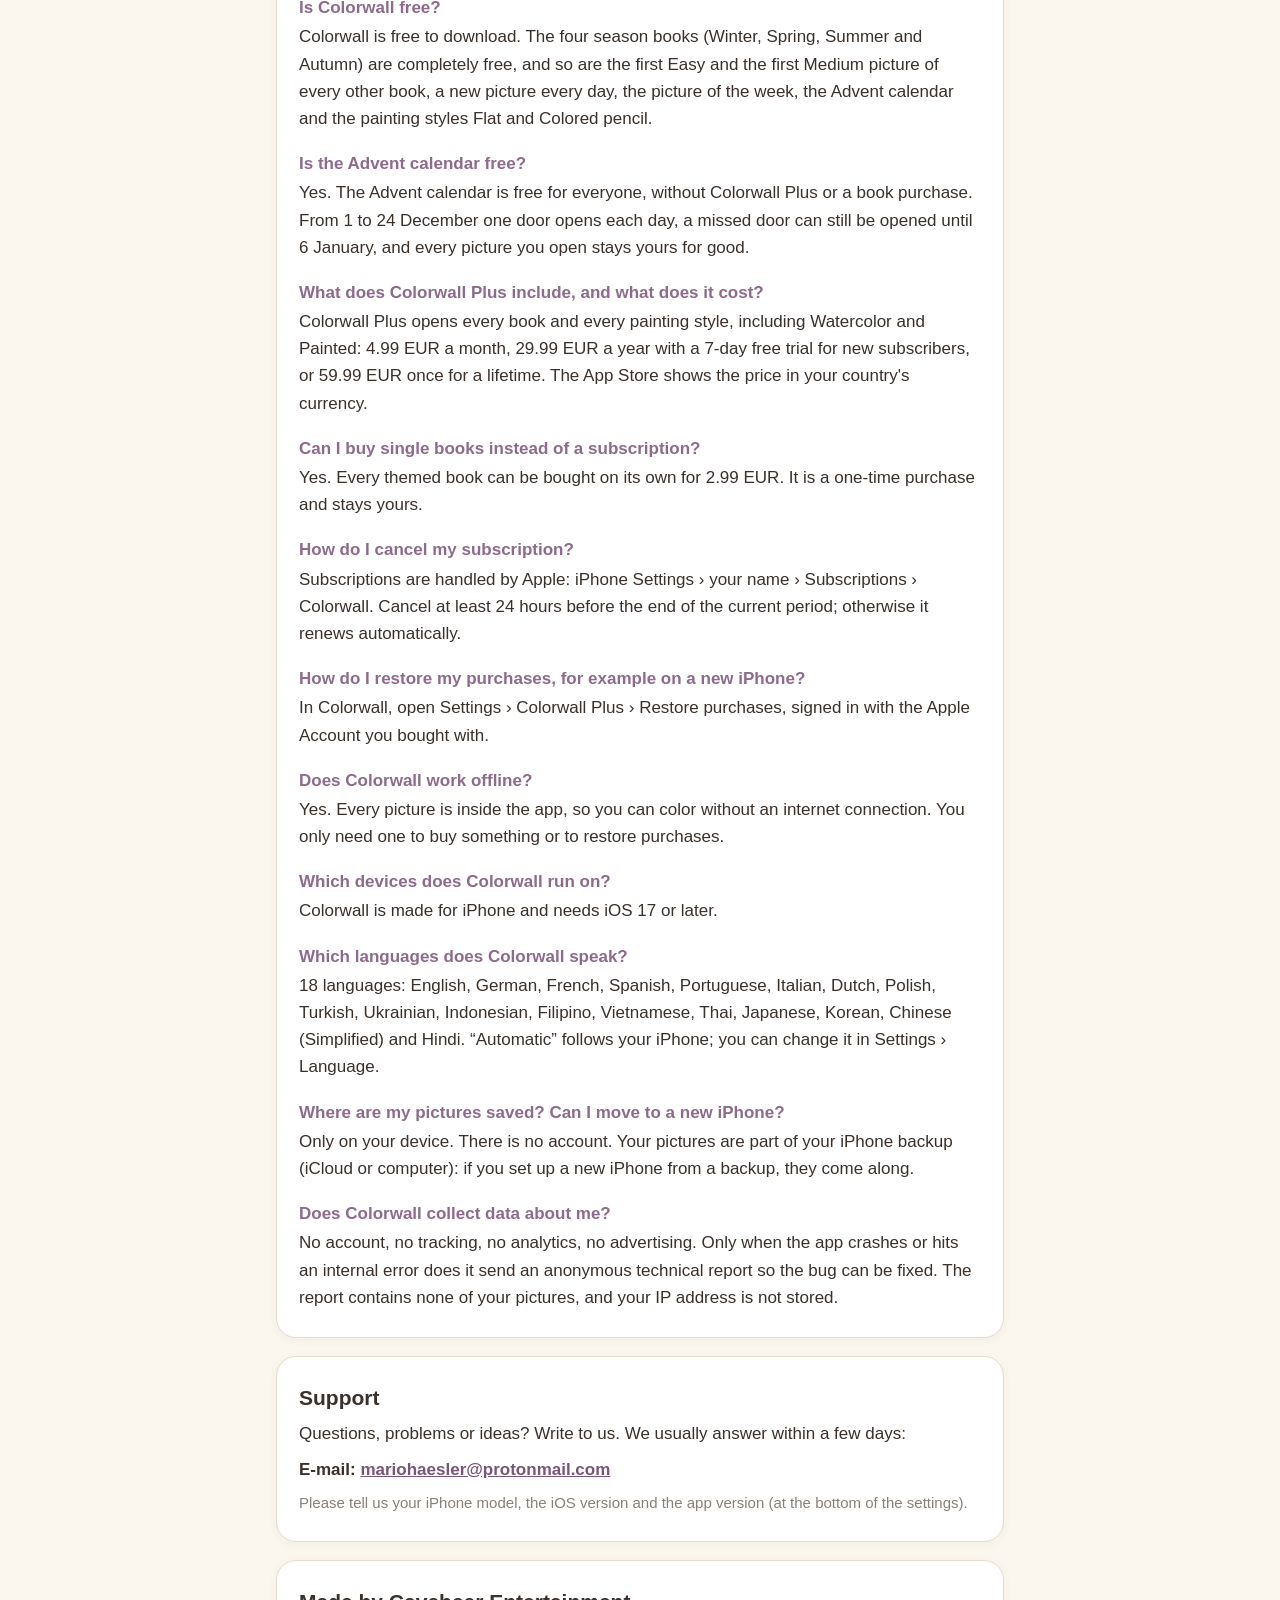
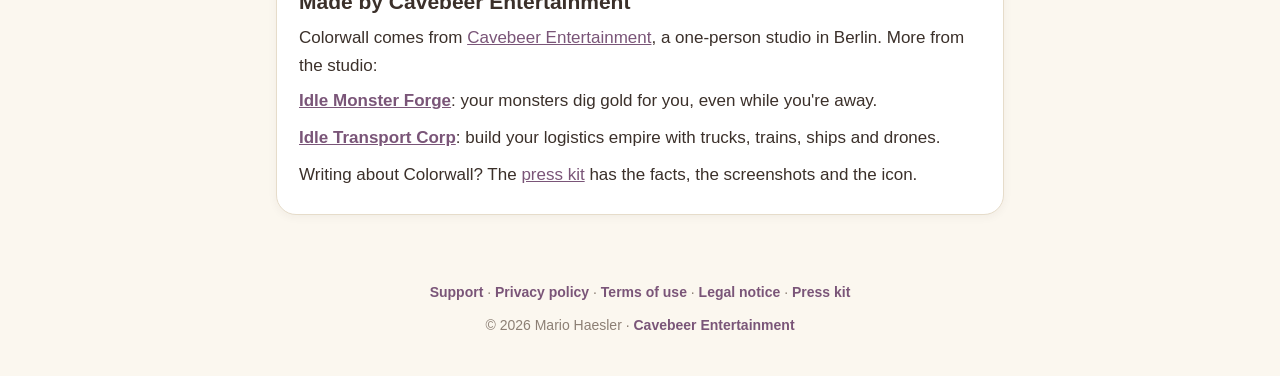
==== commit 039ce092: "Colorwall is live: App Store button, apple-itunes-app meta, download URL and release date; hint for " ====
--- a/index.html
+++ b/index.html
@@ -11,6 +11,7 @@
 <link rel="alternate" hreflang="de" href="https://mario-coder-apps.github.io/colorwall-legal/de/">
 <link rel="alternate" hreflang="x-default" href="https://mario-coder-apps.github.io/colorwall-legal/">
 <meta name="theme-color" content="#2b3d5e">
+<meta name="apple-itunes-app" content="app-id=6830637527">
 <link rel="icon" href="favicon.png">
 <link rel="apple-touch-icon" href="icon.png">
 <link rel="stylesheet" href="style.css?v=2">
@@ -52,6 +53,9 @@
   "https://mario-coder-apps.github.io/colorwall-legal/img/en-coloring-books-shelf.jpg",
   "https://mario-coder-apps.github.io/colorwall-legal/img/en-gallery-wall.jpg"
  ],
+ "downloadUrl": "https://apps.apple.com/app/id6830637527",
+ "installUrl": "https://apps.apple.com/app/id6830637527",
+ "datePublished": "2026-11-19",
  "offers": {
   "@type": "Offer",
   "price": "0",
@@ -198,8 +202,17 @@
   <img src="icon.png" width="104" height="104" alt="Colorwall app icon: a mandala colored by number">
   <h1>Colorwall: <span class="sub">Cozy Coloring</span></h1>
   <p class="pitch">Paint by number for adults. No ads, ever.</p>
-  <!-- release day: "Download on the" / "App Store", plus the apple-itunes-app meta and downloadUrl / installUrl in the JSON-LD -->
-  <a class="store-btn" href="https://apps.apple.com/app/id6830637527"><small>Coming soon</small> <span>to the App Store</span></a>
+  <a class="store-btn" id="store" href="https://apps.apple.com/app/id6830637527"><small>Download on the</small> <span>App Store</span></a>
+  <div class="iab" id="iab" hidden>
+    <div class="iab-arrow" aria-hidden="true">&#8599;</div>
+    <p class="iab-title">This browser can't open the App Store</p>
+    <ol>
+      <li>Tap <strong>&bull;&bull;&bull;</strong> in the top right corner</li>
+      <li>Choose <strong>Open in browser</strong></li>
+      <li>Tap <strong>Download on the App Store</strong> there</li>
+    </ol>
+    <button class="iab-button" type="button" id="copy-link">Or copy the App Store link</button>
+  </div>
   <p class="platform">For iPhone · iOS 17 or later · Free to start</p>
 </header>
 <nav class="lang" aria-label="Language"><a class="on" href="./" hreflang="en" lang="en" aria-current="page">English</a> · <a href="de/" hreflang="de" lang="de">Deutsch</a></nav>
@@ -382,5 +395,30 @@
   <a href="press/">Press kit</a>
   <p>© 2026 Mario Haesler · <a href="../">Cavebeer Entertainment</a></p>
 </footer>
+<script>
+  // TikTok, Instagram and Facebook open links in their own in-app browser, which shows a blank page for the App Store
+  // (Apple answers an iPhone with a redirect to itms-appss://, which those browsers do not hand over). There the page
+  // shows the way out through the browser's menu and the link to copy. "?iab" previews it in any browser.
+  (function () {
+    var ua = navigator.userAgent || "";
+    var inApp = /Instagram|FBAN|FBAV|FB_IAB|TikTok|musical_ly|BytedanceWebview|Bytedance|Threads/i.test(ua);
+    if (!inApp && !/[?&]iab\b/.test(location.search)) return;
+    document.getElementById("iab").hidden = false;
+    var store = document.getElementById("store");
+    store.hidden = true;
+    store.style.display = "none";
+    var link = "https://apps.apple.com/app/id6830637527";
+    var btn = document.getElementById("copy-link");
+    btn.addEventListener("click", function () {
+      var de = document.documentElement.lang === "de";
+      var done = function () { btn.textContent = de ? "Kopiert. Öffne Safari und füge ihn ein" : "Copied. Open Safari and paste it"; };
+      if (navigator.clipboard && navigator.clipboard.writeText) {
+        navigator.clipboard.writeText(link).then(done, function () { prompt(de ? "Link kopieren:" : "Copy this link:", link); });
+      } else {
+        prompt(de ? "Link kopieren:" : "Copy this link:", link);
+      }
+    });
+  })();
+</script>
 </body>
 </html>
--- a/style.css
+++ b/style.css
@@ -116,3 +116,15 @@
 .card ul.more li { margin: 0 0 10px; }
 .card ul.more a { font-weight: 700; }
 footer.site a { white-space: nowrap; }
+
+/* In-app browsers (TikTok, Instagram, Facebook) cannot open the App Store: the way out through the browser's menu. */
+.store-btn[hidden] { display: none; }
+.iab { position: relative; max-width: 420px; margin: 18px auto 2px; padding: 16px 18px 18px; text-align: left;
+       background: #fbf7ef; border: 2px solid var(--butter); border-radius: 18px; color: #3b302a; }
+.iab[hidden] { display: none; }
+.iab-title { font-weight: 800; font-size: 18px; margin: 0 0 8px; padding-right: 34px; color: #3b302a; }
+.iab ol { margin: 0 0 14px; padding-left: 22px; font-weight: 600; color: #3b302a; }
+.iab li { color: #3b302a; }
+.iab-arrow { position: absolute; top: 6px; right: 14px; font-size: 30px; font-weight: 900; color: #8e6a8c; }
+.iab-button { width: 100%; padding: 11px 14px; border: 0; border-radius: 12px; background: var(--butter); color: #2b3d5e;
+              font: inherit; font-weight: 800; cursor: pointer; }
